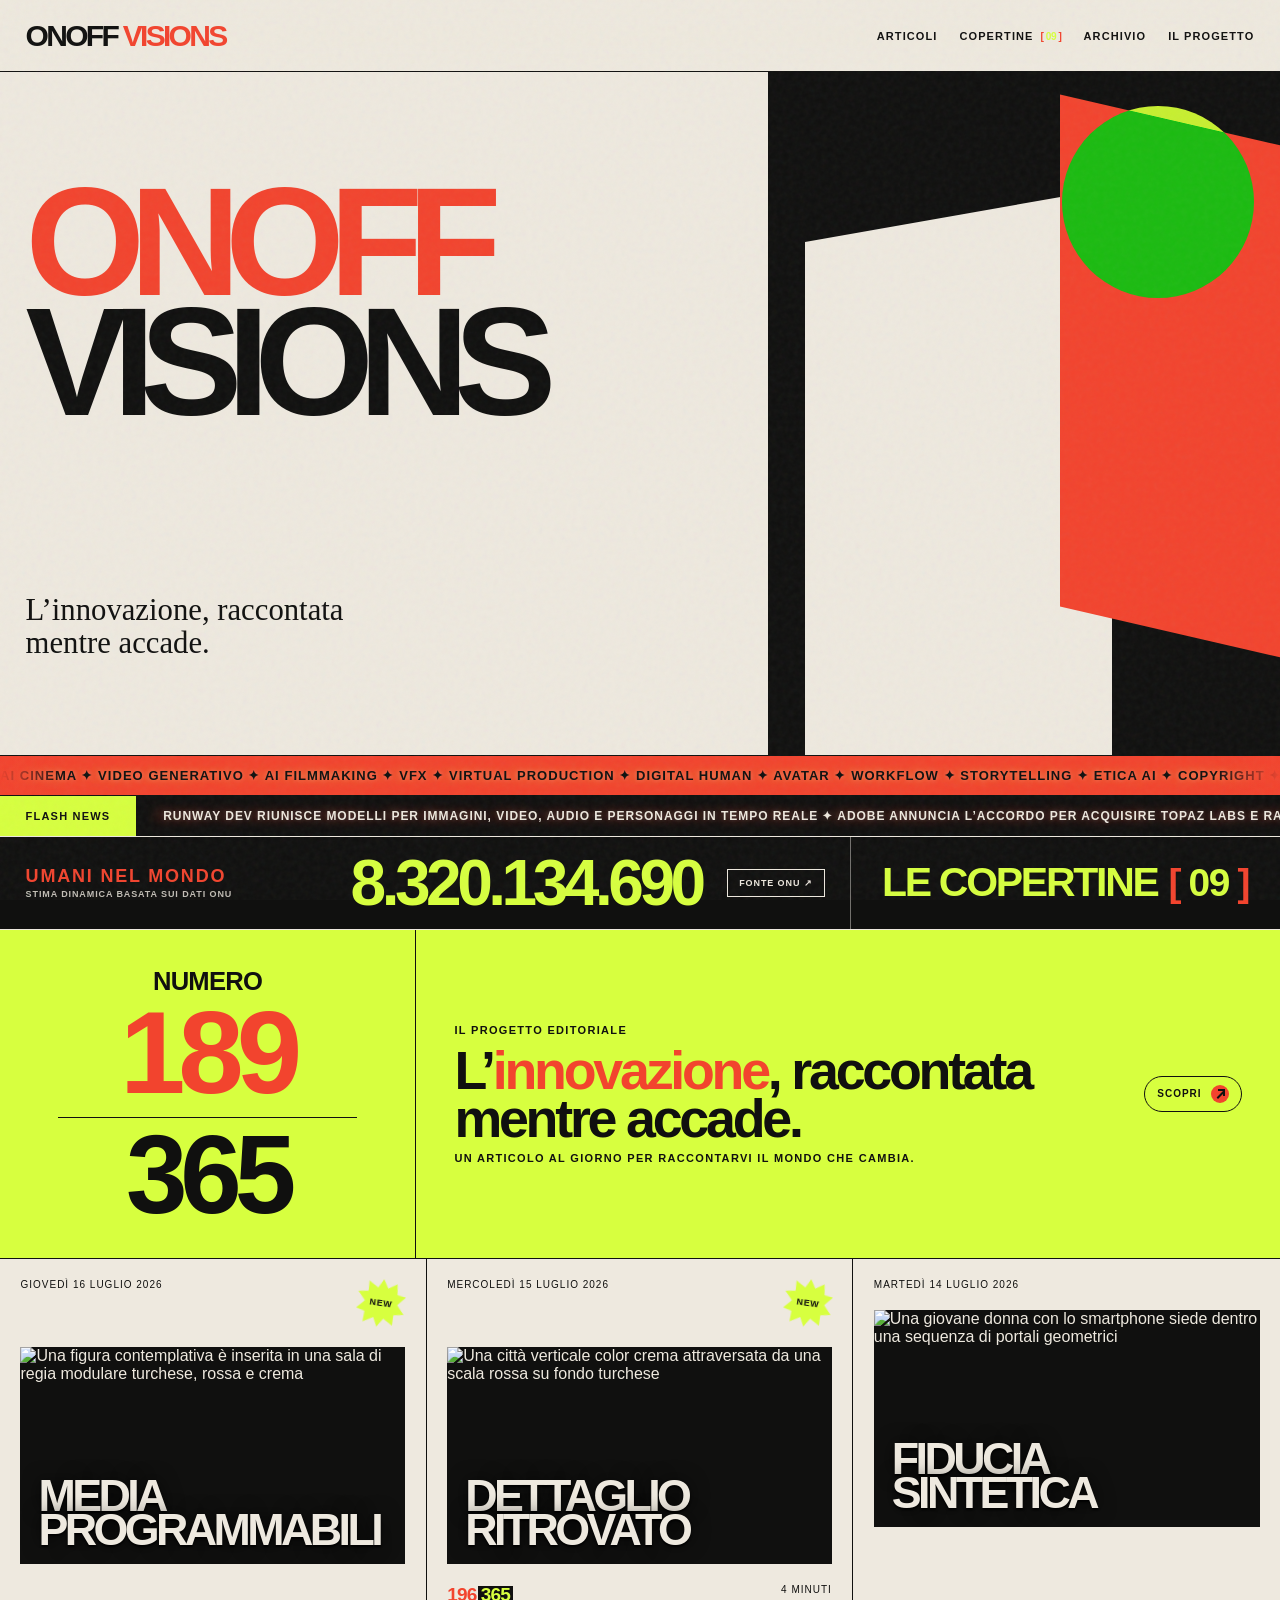
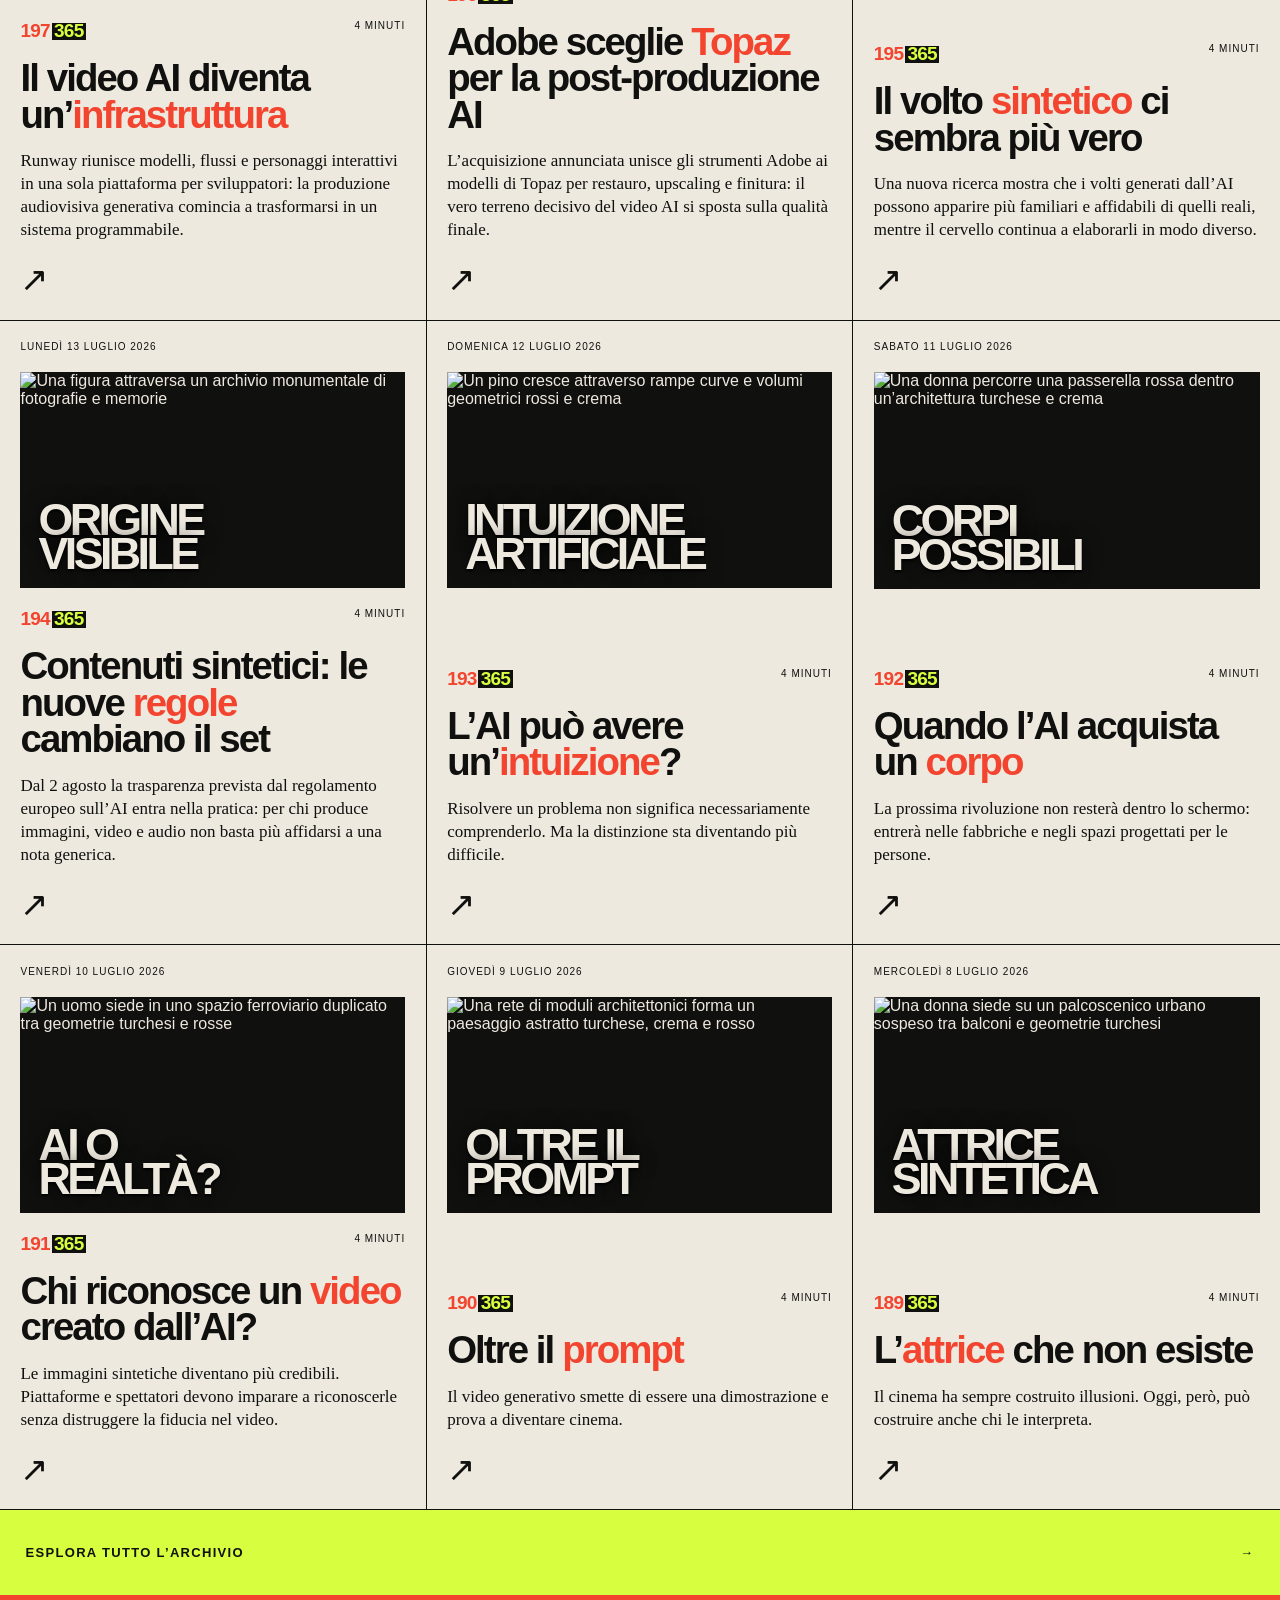
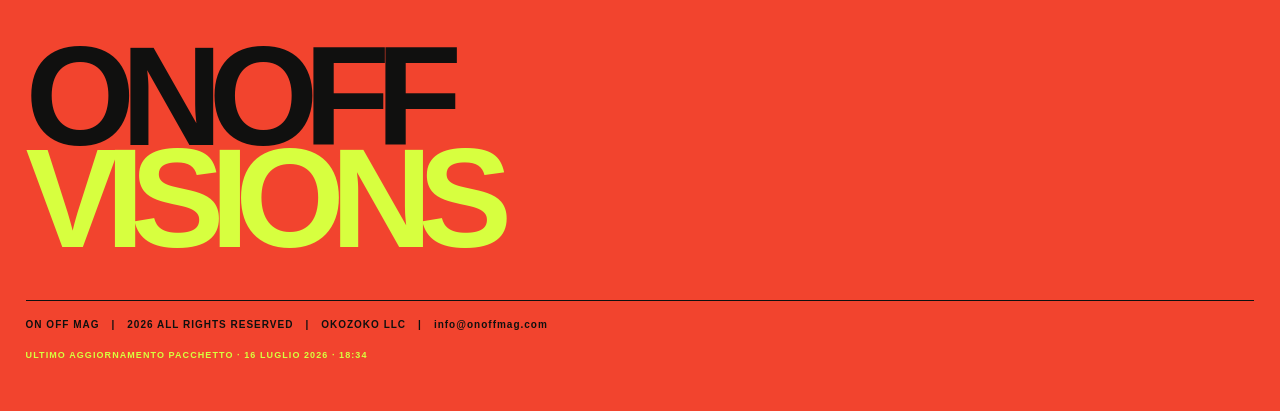
==== index.html @ 6cc5108c "Add files via upload" ====
<!doctype html>
<html lang="it">
<head>
 <meta charset="utf-8">
 <meta name="viewport" content="width=device-width,initial-scale=1">
 <title>ONOFF VISIONS — AI, cinema e tecnologie creative</title>
 <meta name="description" content="L’innovazione, raccontata mentre accade.">
 <meta name="theme-color" content="#eee9df">
 <meta name="apple-mobile-web-app-title" content="ONOFF VISIONS">
 <link rel="apple-touch-icon" href="/apple-touch-icon.png">
 <link rel="icon" type="image/png" href="/favicon-32x32.png">
 <link rel="icon" type="image/png" sizes="192x192" href="/icon-192.png">
 <link rel="icon" type="image/png" sizes="512x512" href="/icon-512.png">
 <link rel="manifest" href="/site.webmanifest">
 <meta property="og:type" content="website">
 <meta property="og:site_name" content="ONOFF VISIONS">
 <meta property="og:title" content="ONOFF VISIONS — Un articolo al giorno per raccontarvi il mondo che cambia">
 <meta property="og:description" content="L’innovazione, raccontata mentre accade.">
 <meta property="og:url" content="https://onoffvisions.pages.dev/">
 <meta property="og:image" content="https://onoffvisions.pages.dev/onoff-visions-share-v2.png">
 <meta property="og:image:width" content="800">
 <meta property="og:image:height" content="800">
 <meta property="og:image:alt" content="Icona ONOFF VISIONS">
 <meta name="twitter:card" content="summary_large_image">
 <link rel="stylesheet" href="styles.css">
</head>
<body data-base=".">
 <div class="grain"></div>
 <header><a class="logo" href="index.html">ONOFF <i>VISIONS</i></a><nav><a href="index.html">Articoli</a><a href="archivio.html">Archivio</a><a href="about.html">Il progetto</a></nav><button class="menu" onclick="toggleMenu()">☰</button></header>
 <main>
  <section class="hero"><div class="hero-copy"><div><h1 class="hero-logo"><span>ONOFF</span><span>VISIONS</span></h1></div><p class="lead">L’innovazione, raccontata mentre&nbsp;accade.</p></div><div class="hero-art"><div class="shape a"></div><div class="shape b"></div><div class="shape c"></div></div></section>
  <div class="ticker" aria-label="Temi di ONOFF VISIONS"><div class="ticker-track"><span>AI CINEMA ✦ VIDEO GENERATIVO ✦ AI FILMMAKING ✦ VFX ✦ VIRTUAL PRODUCTION ✦ DIGITAL HUMAN ✦ AVATAR ✦ WORKFLOW ✦ STORYTELLING ✦ ETICA AI ✦ COPYRIGHT ✦ SORA ✦ VEO ✦ RUNWAY ✦ KLING ✦ MIDJOURNEY ✦ ADOBE FIREFLY ✦ CHAT GPT ✦ ROBOTICA ✦ INDUSTRIA AUDIOVISIVA ✦ FUTURO DELLE IMMAGINI ✦ CINEMA ✦ CREATIVITÀ ✦ INNOVAZIONE ✦ CULTURA VISIVA ✦ TECNOLOGIA ✦</span><span aria-hidden="true">AI CINEMA ✦ VIDEO GENERATIVO ✦ AI FILMMAKING ✦ VFX ✦ VIRTUAL PRODUCTION ✦ DIGITAL HUMAN ✦ AVATAR ✦ WORKFLOW ✦ STORYTELLING ✦ ETICA AI ✦ COPYRIGHT ✦ SORA ✦ VEO ✦ RUNWAY ✦ KLING ✦ MIDJOURNEY ✦ ADOBE FIREFLY ✦ CHAT GPT ✦ ROBOTICA ✦ INDUSTRIA AUDIOVISIVA ✦ FUTURO DELLE IMMAGINI ✦ CINEMA ✦ CREATIVITÀ ✦ INNOVAZIONE ✦ CULTURA VISIVA ✦ TECNOLOGIA ✦</span></div></div>
  <section class="flash-news" aria-label="Ultime notizie flash"><span class="flash-label">FLASH NEWS</span><div class="flash-window"><div class="flash-track" data-flash-news></div></div></section>
  <section class="world-counter" aria-label="Stima della popolazione mondiale"><div class="world-counter-copy"><span>Umani nel mondo</span><small>Stima dinamica basata sui dati ONU</small></div><strong data-world-counter aria-label="Stima aggiornata della popolazione mondiale">8.300.678.396</strong><a class="world-source" href="https://population.un.org/wpp/" target="_blank" rel="noopener noreferrer">Fonte ONU ↗</a><a class="world-covers" href="copertine.html">Le copertine</a></section>
  <a class="project-banner" href="articoli/perche-onoff-visions.html"><span class="project-number" data-year-counter><small>Numero</small><b data-year-current>000</b><i aria-hidden="true"></i><strong>365</strong></span><span class="project-copy"><small>Il progetto editoriale</small><span class="project-title"><em>L’<span class="title-highlight">innovazione</span>, raccontata mentre accade.</em><b class="project-cta">Scopri<span class="cta-arrow" aria-hidden="true"></span></b></span><small>Un articolo al giorno per raccontarvi il mondo che cambia.</small></span></a>
  <section><div class="grid" data-cards></div><a class="archive-link" href="archivio.html"><span>Esplora tutto l’archivio</span><span>→</span></a></section>
 </main>
 <footer><div class="footer-logo">ONOFF<br>VISIONS</div><div class="fine"><span>Un progetto di ONOFFMAG — Roma / New York</span><span>© 2026</span></div></footer>
 <script src="app.js"></script>
</body>
</html>
---- styles.css ----
:root{--ink:#10100f;--paper:#eee9df;--red:#f2442e;--acid:#d7ff3f;--soft:#f7f3eb;--line:rgba(16,16,15,.25)}*{box-sizing:border-box}html{scroll-behavior:smooth}body{margin:0;background:var(--paper);color:var(--ink);font-family:Arial,Helvetica,sans-serif}a{color:inherit;text-decoration:none}.grain{position:fixed;inset:0;pointer-events:none;opacity:.05;z-index:20;background-image:url("data:image/svg+xml,%3Csvg viewBox='0 0 180 180' xmlns='http://www.w3.org/2000/svg'%3E%3Cfilter id='n'%3E%3CfeTurbulence type='fractalNoise' baseFrequency='.9' numOctaves='4' stitchTiles='stitch'/%3E%3C/filter%3E%3Crect width='100%25' height='100%25' filter='url(%23n)'/%3E%3C/svg%3E")}header{height:72px;border-bottom:1px solid;display:flex;align-items:center;justify-content:space-between;padding:0 2vw;position:sticky;top:0;background:rgba(238,233,223,.94);backdrop-filter:blur(12px);z-index:10}.logo{font-size:30px;font-weight:900;letter-spacing:-.09em}.logo i{font-style:normal;color:var(--red)}nav{display:flex;gap:22px;font-size:11px;font-weight:700;letter-spacing:.1em;text-transform:uppercase}.menu{display:none;border:0;background:none;font-size:24px}.hero{min-height:76vh;display:grid;grid-template-columns:1.2fr .8fr;border-bottom:1px solid}.hero-copy{padding:5vw 2vw;display:flex;flex-direction:column;justify-content:space-between}.kicker,.eyebrow{font-size:11px;font-weight:700;letter-spacing:.14em;text-transform:uppercase}.kicker:before{content:"";display:inline-block;width:40px;height:9px;background:var(--red);margin-right:12px}.hero h1{font-size:clamp(72px,12vw,180px);line-height:.76;letter-spacing:-.1em;text-transform:uppercase;margin:4vw 0}.lead{font-family:Georgia,serif;font-size:clamp(22px,2.4vw,35px);line-height:1.08;max-width:28ch}.hero-art{border-left:1px solid;background:var(--ink);position:relative;overflow:hidden;min-height:500px}.shape{position:absolute}.shape.a{width:60%;height:84%;background:var(--paper);left:7%;bottom:-5%;transform:skewY(-10deg)}.shape.b{width:55%;height:75%;background:var(--red);right:-12%;top:8%;transform:skewY(13deg)}.shape.c{width:15vw;aspect-ratio:1;border-radius:50%;background:var(--acid);right:5%;top:5%;mix-blend-mode:difference}.ticker{background:var(--red);border-bottom:1px solid;padding:12px 2vw;font-weight:900;text-transform:uppercase;word-spacing:18px}.section-head{display:grid;grid-template-columns:1fr 2fr;border-bottom:1px solid}.section-head>*{padding:3vw 2vw}.section-head h2{font-size:clamp(45px,7vw,100px);line-height:.82;letter-spacing:-.07em;text-transform:uppercase;margin:0}.section-head p{font:clamp(20px,2vw,29px)/1.2 Georgia,serif;border-left:1px solid;margin:0;display:flex;align-items:flex-end}.grid{display:grid;grid-template-columns:repeat(12,1fr)}.card{grid-column:span 4;padding:1.6vw;border-right:1px solid;border-bottom:1px solid;min-height:455px;display:flex;flex-direction:column;justify-content:space-between;transition:.2s}.card:nth-child(3n){border-right:0}.card:hover{background:var(--ink);color:var(--paper)}.card h3{font-size:clamp(28px,3vw,44px);line-height:.95;letter-spacing:-.05em;margin:18px 0 10px}.card p{font:17px/1.35 Georgia,serif}.meta{display:flex;justify-content:space-between;font-size:10px;text-transform:uppercase;letter-spacing:.1em}.new{background:var(--acid);color:var(--ink);border:1px solid;padding:6px 9px;border-radius:20px;font-weight:900}.thumb{height:190px;background:var(--ink);margin:20px 0;position:relative;overflow:hidden}.thumb:before{content:"";position:absolute;background:var(--red);inset:18% 12%;transform:skew(-13deg)}.thumb:after{content:"";position:absolute;width:70px;height:70px;background:var(--acid);border-radius:50%;left:36%;top:25%;mix-blend-mode:difference}.arrow{font-size:34px}.archive-link{padding:35px 2vw;display:flex;justify-content:space-between;font-size:13px;font-weight:700;text-transform:uppercase;letter-spacing:.1em;background:var(--acid)}.archive-link:hover{background:var(--red)}footer{background:var(--red);padding:4vw 2vw}.footer-logo{font-size:clamp(60px,11vw,160px);font-weight:900;line-height:.72;letter-spacing:-.1em}.fine{display:flex;justify-content:space-between;margin-top:4vw;font-size:10px;text-transform:uppercase;letter-spacing:.1em}.page-title{padding:6vw 2vw 3vw;border-bottom:1px solid}.page-title h1{font-size:clamp(60px,11vw,160px);line-height:.78;letter-spacing:-.09em;text-transform:uppercase;margin:2vw 0}.page-title p{font:clamp(20px,2vw,30px)/1.2 Georgia,serif;max-width:32ch}.archive-list{padding:0 2vw}.archive-row{display:grid;grid-template-columns:130px 1fr 170px 30px;gap:20px;padding:26px 0;border-bottom:1px solid;align-items:center}.archive-row h2{font-size:clamp(24px,3vw,43px);line-height:.95;letter-spacing:-.04em;margin:0}.article-hero{display:grid;grid-template-columns:.5fr 1.5fr;border-bottom:1px solid}.article-number{padding:4vw 2vw;background:var(--red);font-size:clamp(100px,15vw,220px);font-weight:900;line-height:.7;letter-spacing:-.1em}.article-intro{padding:5vw}.article-intro h1{font-size:clamp(52px,8vw,116px);line-height:.84;letter-spacing:-.075em;margin:2vw 0;max-width:11ch}.article-intro .deck{font:clamp(23px,2.4vw,36px)/1.15 Georgia,serif;max-width:28ch}.article-layout{display:grid;grid-template-columns:.5fr 1.5fr;background:var(--soft)}.article-side{padding:3vw 2vw;border-right:1px solid}.article-copy{padding:5vw 8vw;max-width:1050px}.article-copy p{font:19px/1.68 Georgia,serif}.article-copy p:first-child:first-letter{float:left;font:bold 84px/.7 Arial;padding:12px 10px 4px 0;color:var(--red)}.highlights{margin-top:45px;padding-top:20px;border-top:1px solid;display:flex;gap:8px;flex-wrap:wrap}.chip{border:1px solid;border-radius:30px;padding:8px 13px;font-size:10px;font-weight:700;text-transform:uppercase;letter-spacing:.08em}.about{display:grid;grid-template-columns:.65fr 1.35fr}.about-mark{background:var(--ink);color:var(--red);font-size:22vw;font-weight:900;line-height:.8;padding:5vw 2vw}.about-copy{padding:6vw}.about-copy h2{font-size:clamp(44px,7vw,96px);line-height:.9;letter-spacing:-.06em}.about-copy p{font:20px/1.55 Georgia,serif;max-width:650px}@media(max-width:800px){header{height:62px;padding:0 4vw}.logo{font-size:23px}nav{display:none;position:absolute;top:62px;left:0;right:0;padding:24px;background:var(--paper);flex-direction:column;border-bottom:1px solid}nav.open{display:flex}.menu{display:block}.hero,.section-head,.article-hero,.article-layout,.about{grid-template-columns:1fr}.hero-copy{min-height:60vh;padding:12vw 4vw}.hero-art{border-left:0;min-height:45vh}.section-head>*{padding:8vw 4vw}.section-head p{border-left:0;border-top:1px solid}.card{grid-column:span 12;padding:7vw 4vw;border-right:0;min-height:430px}.article-number{padding:8vw 4vw}.article-intro{padding:10vw 4vw}.article-side{border-right:0;border-bottom:1px solid;padding:7vw 4vw}.article-copy{padding:10vw 4vw}.archive-row{grid-template-columns:1fr 30px}.archive-row .date,.archive-row .category{display:none}.about-mark{font-size:55vw}.fine{display:block;line-height:1.8}}
:root .thumb{height:220px;color:var(--paper);isolation:isolate}:root .thumb:before,:root .thumb:after{inset:auto;transform:none;box-shadow:none;mix-blend-mode:normal}.cover-word{position:absolute;z-index:5;left:16px;bottom:12px;font-size:clamp(30px,3.2vw,48px);font-weight:900;line-height:.78;letter-spacing:-.08em;text-transform:uppercase;max-width:5.5ch}.cover-no{position:absolute;z-index:6;right:12px;top:8px;font-size:12px;font-weight:900;letter-spacing:.12em}.thumb.cover-eye:before{width:165px;height:82px;border:22px solid var(--red);border-radius:50%;left:18%;top:22%;background:transparent;transform:rotate(-12deg)}.thumb.cover-eye:after{width:58px;height:58px;background:var(--acid);border-radius:50%;left:42%;top:31%}.thumb.cover-body{background:var(--red)}.thumb.cover-body:before{width:46%;height:115%;background:var(--ink);left:28%;top:-8%;clip-path:polygon(50% 0,76% 18%,64% 43%,95% 100%,5% 100%,36% 43%,24% 18%)}.thumb.cover-body:after{width:48px;height:48px;border:10px solid var(--acid);background:transparent;border-radius:50%;left:42%;top:8%}.thumb.cover-arch:before{width:52%;height:92%;background:var(--paper);left:8%;bottom:-15%;transform:skewY(-10deg);box-shadow:52px -24px 0 var(--red)}.thumb.cover-arch:after{inset:20% 12% 0 12%;background:repeating-linear-gradient(90deg,transparent 0 15px,var(--ink) 16px 20px);mix-blend-mode:multiply}.thumb.cover-prompt{background:var(--paper);color:var(--ink);border:18px solid var(--ink)}.thumb.cover-prompt:before{width:140%;height:26px;background:var(--red);top:35%;left:-20%;transform:rotate(-18deg);box-shadow:0 48px 0 var(--ink)}.thumb.cover-prompt:after{content:">_";font:bold 66px Arial;color:var(--acid);background:var(--ink);width:auto;height:auto;padding:5px 12px;right:8%;top:8%;z-index:3}.thumb.cover-think:before{width:145px;height:145px;border:18px solid var(--red);background:transparent;border-radius:50%;right:8%;top:8%}.thumb.cover-think:after{width:110px;height:110px;background:repeating-radial-gradient(circle,var(--acid) 0 4px,transparent 5px 13px);right:15%;top:18%}.cover-think .cover-word{max-width:6ch}
:root .cover-word{z-index:8;left:0;bottom:0;max-width:none;width:auto;min-width:58%;padding:10px 15px 12px;background:var(--ink);color:var(--paper);font-size:clamp(27px,2.8vw,42px);line-height:.78;box-shadow:8px -8px 0 var(--red)}:root .cover-prompt .cover-word{background:var(--red);color:var(--ink);box-shadow:8px -8px 0 var(--acid)}:root .cover-arch .cover-word{min-width:68%}:root .cover-think .cover-word{max-width:none}.thumb:focus-within .cover-word,.card:hover .cover-word{background:var(--acid);color:var(--ink)}
:root .thumb.cover-prompt{background:var(--ink);border:0;color:var(--paper)}:root .thumb.cover-prompt:before{content:"";left:8%;top:12%;width:70%;height:42%;background:repeating-linear-gradient(90deg,var(--paper) 0 24%,transparent 24% 27%);border-top:8px solid var(--red);border-bottom:8px solid var(--red);transform:rotate(-4deg);box-shadow:18px 18px 0 var(--acid)}:root .thumb.cover-prompt:after{content:"";right:9%;top:20%;width:0;height:0;padding:0;background:transparent;border-top:32px solid transparent;border-bottom:32px solid transparent;border-left:48px solid var(--red);font-size:0;z-index:4;filter:drop-shadow(8px 8px 0 var(--acid))}:root .thumb.cover-prompt .cover-word{background:var(--paper);color:var(--ink);box-shadow:8px -8px 0 var(--red)}
:root .new{position:relative;width:48px;height:48px;padding:0;border:0;border-radius:0;display:grid;place-items:center;background:var(--acid);font-size:9px;letter-spacing:.08em;transform:rotate(8deg);clip-path:polygon(50% 0,61% 18%,79% 7%,82% 29%,100% 32%,84% 50%,100% 68%,79% 72%,79% 94%,59% 82%,47% 100%,38% 81%,17% 93%,18% 71%,0 66%,16% 49%,0 31%,21% 28%,20% 7%,40% 19%);filter:drop-shadow(3px 4px 0 var(--ink))}.card:hover .new{background:var(--red);color:var(--paper);filter:drop-shadow(3px 4px 0 var(--acid))}
:root .article-number{font-size:clamp(48px,7vw,108px);line-height:.82;overflow-wrap:anywhere}:root .cover-no{font-size:11px;background:var(--paper);color:var(--ink);padding:5px 7px}
:root .num-current{color:var(--red);margin-right:.09em}:root .num-total{display:inline-block;background:var(--ink);color:var(--acid);padding:.04em .13em .08em;line-height:.82}:root .article-number{background:var(--paper);white-space:nowrap;overflow-wrap:normal}:root .article-date{display:flex;justify-content:space-between;align-items:center;margin-bottom:2vw;font-size:12px;font-weight:900;letter-spacing:.12em;text-transform:uppercase;border-bottom:1px solid;padding-bottom:14px}:root .archive-row{grid-template-columns:190px 1fr 120px 30px}:root .archive-number{font-weight:900;letter-spacing:.03em}:root .card>.meta:first-child{align-items:center}:root .card-number{font-size:19px;font-weight:900;letter-spacing:-.04em}:root .cover-no{font-size:15px}
:root .thumb.cover-label{background:var(--paper)}:root .thumb.cover-label:before{content:"AI";display:grid;place-items:center;width:118px;height:118px;left:12%;top:12%;border-radius:50%;background:var(--red);color:var(--ink);font:900 55px Arial;transform:rotate(-10deg);box-shadow:14px 12px 0 var(--acid)}:root .thumb.cover-label:after{content:"?";right:12%;top:2%;color:var(--ink);background:transparent;font:900 150px/.9 Arial;transform:rotate(9deg)}@media(max-width:800px){.archive-row .archive-number{display:none}}
:root .project-banner{display:grid;grid-template-columns:.65fr 1.35fr;align-items:stretch;border-bottom:1px solid;background:var(--acid);transition:.2s}:root .project-banner:hover{background:var(--paper)}:root .project-number{padding:3vw 2vw;border-right:1px solid;display:flex;align-items:center;font-size:clamp(50px,8vw,118px);font-weight:900;letter-spacing:-.08em;white-space:nowrap}:root .project-number b{color:var(--red);margin-right:.09em;min-width:2.85ch;text-align:right}:root .project-number strong{display:inline-block;background:var(--ink);color:var(--acid);padding:.04em .13em .08em;line-height:.82;text-shadow:none}:root .project-number.is-counting b{font-variant-numeric:tabular-nums}:root .project-copy{padding:3vw;display:flex;flex-direction:column;justify-content:center}:root .project-copy small{font-size:11px;font-weight:700;text-transform:uppercase;letter-spacing:.12em}:root .project-title{display:flex;align-items:center;gap:18px;margin:.6rem 0}:root .project-copy em{font-style:normal;font-size:clamp(34px,5vw,76px);font-weight:900;line-height:.9;letter-spacing:-.06em}:root .project-cta{flex:0 0 auto;border:1px solid;border-radius:999px;padding:8px 12px;font-size:10px;line-height:1;text-transform:uppercase;letter-spacing:.1em}:root .project-banner:hover .project-cta{background:var(--ink);color:var(--acid)}@media(max-width:800px){.project-banner{grid-template-columns:1fr}.project-number{border-right:0;border-bottom:1px solid;padding:7vw 4vw}.project-copy{padding:7vw 4vw}.project-title{align-items:flex-end;justify-content:space-between;gap:12px}.project-copy em{max-width:8ch}.project-cta{margin-bottom:4px}}

/* Nastro continuo ispirato ai LED wall finanziari. */
:root .ticker{position:relative;overflow:hidden;padding:12px 0;white-space:nowrap;word-spacing:normal}
:root .ticker:before,:root .ticker:after{content:"";position:absolute;z-index:2;top:0;bottom:0;width:5vw;pointer-events:none}
:root .ticker:before{left:0;background:linear-gradient(90deg,var(--red),transparent)}
:root .ticker:after{right:0;background:linear-gradient(-90deg,var(--red),transparent)}
:root .ticker-track{display:flex;width:max-content;will-change:transform;animation:ticker-loop 42s linear infinite}
:root .ticker-track span{display:block;padding-right:1.6rem;font-size:13px;letter-spacing:.08em;text-shadow:-8px 0 12px rgba(215,255,63,.38),0 0 5px rgba(255,255,255,.3)}
@keyframes ticker-loop{to{transform:translateX(-50%)}}
@media(max-width:800px){:root .ticker-track{animation-duration:34s}:root .ticker-track span{font-size:11px}}
@media(prefers-reduced-motion:reduce){:root .ticker-track{animation:none}}
:root .flash-news{display:grid;grid-template-columns:auto 1fr;border-bottom:1px solid;background:var(--ink);color:var(--paper);overflow:hidden}:root .flash-label{position:relative;z-index:3;display:flex;align-items:center;padding:0 2vw;background:var(--acid);color:var(--ink);font-size:11px;font-weight:900;letter-spacing:.11em;white-space:nowrap;text-transform:uppercase}:root .flash-window{overflow:hidden;white-space:nowrap}:root .flash-track{display:flex;width:max-content;will-change:transform;animation:flash-loop 36s linear infinite}:root .flash-track span{display:block;padding:13px 2rem 13px 1.7rem;font-size:12px;font-weight:900;letter-spacing:.08em;text-transform:uppercase;text-shadow:-7px 0 12px rgba(242,68,46,.55),0 0 5px rgba(255,255,255,.22)}@keyframes flash-loop{to{transform:translateX(-50%)}}@media(max-width:800px){:root .flash-label{padding:0 4vw;font-size:10px}:root .flash-track{animation-duration:28s}:root .flash-track span{padding:13px 1.4rem;font-size:10px}}@media(prefers-reduced-motion:reduce){:root .flash-track{animation:none}}
:root .cover-think .cover-word{font-size:clamp(21px,2.2vw,34px);min-width:76%}:root .cover-eye .cover-word{font-size:clamp(23px,2.4vw,37px);min-width:70%}:root .cover-label .cover-word{min-width:62%}
:root .thumb.cover-origin{background:var(--paper);border:14px solid var(--ink)}:root .thumb.cover-origin:before{content:"";width:58%;height:58%;right:7%;top:8%;background:var(--red);clip-path:polygon(0 0,100% 12%,84% 100%,12% 86%);transform:rotate(5deg);box-shadow:-14px 15px 0 var(--acid)}:root .thumb.cover-origin:after{content:"✓";display:grid;place-items:center;width:88px;height:88px;right:17%;top:20%;border:8px solid var(--ink);border-radius:50%;background:var(--paper);color:var(--ink);font:900 58px/1 Arial;transform:rotate(-7deg)}:root .cover-origin .cover-word{min-width:72%;background:var(--ink);color:var(--paper);box-shadow:8px -8px 0 var(--red)}
:root .sources{margin-top:45px;padding-top:20px;border-top:1px solid}:root .sources ul{list-style:none;padding:0;margin:14px 0 0}:root .sources li{border-top:1px solid var(--line)}:root .sources li:last-child{border-bottom:1px solid var(--line)}:root .sources a{display:flex;justify-content:space-between;gap:24px;padding:15px 0;font-size:13px;font-weight:700;line-height:1.3}:root .sources a:hover{color:var(--red)}
:root .thumb.cover-trust{background:var(--red)}:root .thumb.cover-trust:before{content:"";width:148px;height:176px;right:12%;top:6%;background:var(--paper);border-radius:48% 48% 44% 44% / 38% 38% 60% 60%;box-shadow:-22px 15px 0 var(--acid);transform:rotate(5deg)}:root .thumb.cover-trust:after{content:"••";right:15%;top:27%;width:116px;height:32px;background:var(--ink);color:var(--acid);font:900 34px/18px Arial;letter-spacing:35px;padding-left:14px;transform:rotate(5deg)}:root .cover-trust .cover-word{min-width:72%;background:var(--ink);color:var(--paper);box-shadow:8px -8px 0 var(--acid)}
:root .hero-logo{display:flex;flex-direction:column;gap:.06em;margin:4vw 0;font-size:clamp(72px,12vw,180px);line-height:.72;letter-spacing:-.1em;text-transform:uppercase}:root .hero-logo span:first-child{color:var(--red)}:root .hero-logo span:last-child{color:var(--ink)}:root .listen-button{display:inline-flex;align-items:center;gap:10px;margin-top:24px;padding:12px 18px;border:1px solid var(--ink);border-radius:999px;background:var(--ink);color:var(--acid);font:700 11px/1 Arial,Helvetica,sans-serif;letter-spacing:.1em;text-transform:uppercase;cursor:pointer;transition:background .2s,color .2s,transform .2s}:root .listen-button:hover{background:var(--acid);color:var(--ink);transform:translateY(-2px)}:root .listen-button.is-playing{background:var(--red);color:var(--paper)}:root .listen-symbol{display:grid;place-items:center;width:20px;height:20px;border:1px solid currentColor;border-radius:50%;font-size:10px}@media(max-width:800px){:root .hero-logo{font-size:clamp(70px,19vw,118px);margin:9vw 0}:root .listen-button{margin-top:20px}}
:root .world-counter{display:grid;grid-template-columns:1fr auto auto;gap:24px;align-items:center;padding:20px 2vw;border-bottom:1px solid;background:var(--ink);color:var(--paper)}:root .world-counter-copy{display:flex;flex-direction:column;gap:4px;text-transform:uppercase}:root .world-counter-copy span{color:var(--red);font-size:11px;font-weight:900;letter-spacing:.14em}:root .world-counter-copy small{font-size:9px;font-weight:700;letter-spacing:.1em;opacity:.8}:root .world-counter strong{color:var(--acid);font-size:clamp(34px,5vw,78px);font-weight:900;line-height:.82;letter-spacing:-.07em;font-variant-numeric:tabular-nums}:root .world-counter a{padding:8px 11px;border:1px solid var(--paper);font-size:9px;font-weight:700;letter-spacing:.1em;text-transform:uppercase;white-space:nowrap}:root .world-counter a:hover{background:var(--acid);border-color:var(--acid);color:var(--ink)}@media(max-width:800px){:root .world-counter{grid-template-columns:1fr auto;gap:18px;padding:18px 4vw}:root .world-counter strong{grid-column:1/-1;font-size:clamp(42px,12vw,68px)}:root .world-counter-copy small{max-width:18ch}}

/* Rifiniture dedicate esclusivamente alla versione mobile. */
@media(max-width:800px){
 :root .flash-news{grid-template-columns:1fr}
 :root .flash-label{display:none}
 :root .hero-copy{min-height:0;padding:5vw 4vw 4vw;justify-content:flex-start;gap:2vw}
 :root .hero-logo{margin:2vw 0;font-size:clamp(56px,18vw,72px)}
 :root .lead{margin:0}
 :root .hero{min-height:0}
 :root .hero-art{display:none}
 :root .card .arrow{display:inline-flex;align-items:center;width:max-content;margin:24px 5px 5px 0;padding:9px 13px;border:1px solid var(--ink);border-radius:999px;background:var(--acid);color:var(--ink);box-shadow:5px 5px 0 var(--red);font-size:0;font-weight:900;letter-spacing:.1em;text-transform:uppercase}
 :root .card .arrow:after{content:"Leggi l’articolo  →";font-size:10px}
}
:root .title-highlight,:root .project-onoff{color:var(--red)}
:root .article-copy strong{font-weight:700}

/* Struttura editoriale in quattro blocchi */
:root .story-wrap{max-width:1180px;margin:54px auto;padding:0 24px}
:root .story-block{display:grid;grid-template-columns:235px 1fr;margin:0 0 46px;border:2px solid var(--ink);box-shadow:12px 12px 0 var(--ink);background:var(--soft)}
:root .story-block>aside{padding:46px 30px;border-right:2px solid var(--ink)}
:root .story-block>aside b{display:block;font-size:66px;line-height:.85;letter-spacing:-.07em}
:root .story-block>aside span{display:block;margin-top:18px;font-size:15px;font-weight:900;line-height:1.05;letter-spacing:.1em;text-transform:uppercase}
:root .story-copy{padding:54px clamp(34px,7vw,90px) 64px;max-width:920px}
:root .story-copy p{margin:0 0 25px;font:19px/1.68 Georgia,serif}
:root .story-copy p:last-child{margin-bottom:0}
:root .story-copy p:first-child:first-letter{float:left;padding:12px 10px 4px 0;font:bold 84px/.7 Arial;color:var(--red)}
:root .story-copy strong{font-weight:700;background:linear-gradient(transparent 68%,var(--acid) 0)}
:root .story-essential>aside{background:var(--red);color:var(--paper)}
:root .story-essential>aside b{color:var(--acid)}
:root .story-deep{background:#f8f5ee}
:root .story-deep>aside{background:#075a60;color:var(--paper)}
:root .story-deep>aside b{color:var(--acid)}
:root .story-deep .story-copy p:first-child:first-letter{color:#075a60}
:root .story-summary{background:var(--ink);color:var(--paper)}
:root .story-summary>aside{background:var(--acid);color:var(--ink);border-color:var(--paper)}
:root .story-summary>aside b{color:var(--red)}
:root .story-summary .story-copy>p{font:900 clamp(27px,3vw,42px)/1.12 Arial;letter-spacing:-.035em}
:root .story-summary .story-copy>p:first-child:first-letter{float:none;padding:0;font:inherit;color:inherit}
:root .story-summary .highlights{border-color:rgba(255,255,255,.45)}
:root .story-summary .chip{border-color:var(--paper)}
:root .story-sources{background:var(--acid)}
:root .story-sources>aside{background:var(--ink);color:var(--paper)}
:root .story-sources>aside b{color:var(--red)}
:root .story-source-list{display:grid;gap:14px;padding:44px clamp(28px,6vw,76px)}
:root .story-source{display:grid;grid-template-columns:1fr auto;gap:22px;align-items:center;padding:20px 22px;border:2px solid var(--ink);background:var(--paper)}
:root .story-source:hover{background:var(--red)}
:root .story-source small{display:block;margin-bottom:6px;font-size:9px;font-weight:900;letter-spacing:.14em;text-transform:uppercase}
:root .story-source strong{display:block;font-size:15px;line-height:1.25}
:root .story-source i{display:grid;place-items:center;width:42px;height:42px;border-radius:50%;background:var(--red);font:900 22px/1 Arial;font-style:normal}
:root .story-source:hover i{background:var(--acid)}
:root .story-home{margin-top:-1px;border:2px solid var(--ink)}
@media(max-width:800px){
 :root .story-wrap{margin:28px auto;padding:0 14px}
 :root .story-block{display:block;margin-bottom:32px;box-shadow:7px 7px 0 var(--ink)}
 :root .story-block>aside{display:flex;align-items:center;gap:15px;padding:21px;border-right:0;border-bottom:2px solid var(--ink)}
 :root .story-block>aside b{font-size:34px}
 :root .story-block>aside span{margin:0;font-size:13px}
 :root .story-copy{padding:32px 24px 42px}
 :root .story-copy p{font-size:18px;line-height:1.55}
 :root .story-summary>aside{border-color:var(--paper)}
 :root .story-summary .story-copy>p{font-size:27px}
 :root .story-source-list{padding:26px 20px 32px}
 :root .story-source{padding:16px}
 :root .story-source strong{font-size:14px}
 :root .story-source i{width:38px;height:38px}
}
:root footer .last-update{width:100%;margin-top:8px;color:var(--acid);font-size:9px;letter-spacing:.12em;text-transform:uppercase}
:root .project-number{flex-direction:column;align-items:flex-start;justify-content:center;letter-spacing:-.07em}
:root .project-number small{font-size:clamp(18px,2vw,31px);font-weight:900;line-height:1;letter-spacing:-.03em;text-transform:uppercase}
:root .project-number b{min-width:0;margin:.08em 0 0;text-align:left;font-size:1.15em;line-height:.82}
:root .project-number i{display:block;width:82%;height:1px;margin:.16em 0 .13em;background:var(--ink)}
:root .project-number strong{padding:0;background:transparent;color:var(--ink);font-size:1.08em;line-height:.8}
@media(min-width:801px){:root .project-number{align-items:center}:root .project-number small,:root .project-number b{width:100%;text-align:center}:root .project-number i{margin-left:auto;margin-right:auto}}
@media(max-width:800px){
 :root .project-banner{grid-template-columns:minmax(145px,38%) minmax(0,62%);align-items:stretch}
 :root .project-number{width:auto;padding:6vw 4vw;border-right:1px solid var(--ink);border-bottom:0;font-size:clamp(66px,20vw,94px)}
 :root .project-number small{font-size:clamp(20px,6vw,29px)}
 :root .project-number i{width:88%}
 :root .project-copy{padding:6vw 3.5vw}
 :root .project-title{margin:12px 0 16px}
 :root .project-title em{font-size:clamp(25px,7.3vw,35px);line-height:.9}
 :root .project-cta{margin-top:16px}
 :root .project-copy>small:last-child{font-size:9px;line-height:1.4}
}
:root .project-title em{font-size:clamp(30px,4.2vw,66px)}
@media(max-width:800px){:root .project-title em{max-width:12ch;font-size:clamp(30px,9vw,44px)}}
:root .project-cta{display:inline-flex;align-items:center;gap:9px}
:root .cta-arrow{position:relative;display:inline-block;width:18px;height:18px;flex:0 0 18px;border-radius:50%;background:var(--red)}
:root .cta-arrow:before{content:"";position:absolute;left:5px;top:9px;width:9px;height:2px;background:var(--ink);transform:rotate(-45deg)}
:root .cta-arrow:after{content:"";position:absolute;right:4px;top:4px;width:5px;height:5px;border-top:2px solid var(--ink);border-right:2px solid var(--ink)}
@media(max-width:800px){
 :root .project-banner{display:grid;grid-template-columns:minmax(0,1fr);width:100%;overflow:hidden}
 :root .project-number{width:100%;border-right:0;border-bottom:1px solid var(--ink);padding:6vw 4vw}
 :root .project-copy{width:100%;min-width:0;padding:7vw 4vw}
 :root .project-title{display:block;margin:16px 0 20px}
 :root .project-title em{display:block;max-width:none;font-size:clamp(31px,9.2vw,43px);overflow-wrap:break-word}
 :root .project-cta{width:max-content;margin-top:20px;margin-bottom:0;padding:10px 14px}
 :root .project-copy>small:last-child{display:block;max-width:28ch;line-height:1.45}
}
:root .archive-title{letter-spacing:-.065em}
:root .archive-title span{display:inline-block;font-size:.88em;margin:0 .025em;transform:translateY(-.015em)}
:root .archive-arrow{position:relative;display:block;width:34px;height:34px;border:1px solid var(--ink);border-radius:50%;background:var(--red);transition:.2s}
:root .archive-arrow:before{content:"";position:absolute;left:9px;top:16px;width:15px;height:2px;background:var(--ink);transform:rotate(-45deg)}
:root .archive-arrow:after{content:"";position:absolute;right:8px;top:8px;width:8px;height:8px;border-top:2px solid var(--ink);border-right:2px solid var(--ink)}
:root .archive-row:hover .archive-arrow{background:var(--acid);transform:translate(2px,-2px)}
:root .about-mark{display:flex;align-items:center;justify-content:center;overflow:hidden}
:root .about-mark-inner{display:flex;align-items:baseline;gap:.12em;writing-mode:vertical-rl;transform:rotate(180deg);font-size:clamp(64px,9vw,138px);font-weight:900;line-height:.72;letter-spacing:-.09em;white-space:nowrap}
:root .about-mark-inner span:first-child{color:var(--red)}
:root .about-mark-inner span:last-child{color:var(--acid)}
@media(max-width:800px){:root .about-mark{min-height:58vw;padding:10vw 4vw}:root .about-mark-inner{writing-mode:horizontal-tb;transform:none;flex-direction:column;align-items:flex-start;font-size:clamp(64px,20vw,105px)}}
:root .archive-row{grid-template-columns:190px 1fr 120px 42px}
@media(max-width:800px){:root .archive-row{grid-template-columns:1fr 42px}}
:root .footer-logo span{display:block}:root .footer-logo span:last-child{color:var(--acid)}:root footer .fine{justify-content:flex-start;align-items:center;gap:12px;flex-wrap:wrap;padding-top:18px;border-top:1px solid var(--ink);font-style:normal;font-weight:800}:root footer .fine i{font-style:normal}:root footer .fine a{text-transform:none}:root footer .fine a:hover{text-decoration:underline}@media(max-width:800px){:root footer{padding:10vw 4vw}:root footer .fine{display:flex;gap:7px 9px;line-height:1.45}:root footer .fine i{opacity:.55}}

@media(max-width:800px){
 :root .world-counter{position:relative;display:block;padding:22px 4vw 24px}
 :root .world-counter-copy{padding-right:58px}
 :root .world-counter-copy span{font-size:16px;letter-spacing:.12em}
 :root .world-counter-copy small{margin-top:5px}
 :root .world-counter strong{display:block;margin-top:24px;font-size:clamp(42px,12vw,68px)}
 :root .world-counter a{position:absolute;top:20px;right:4vw;display:block;width:38px;height:38px;padding:0;border:1px solid var(--acid);border-radius:50%;background:var(--acid);color:var(--ink);font-size:0;box-shadow:4px 4px 0 var(--red)}
 :root .world-counter a:before{content:"";position:absolute;left:13px;top:10px;width:9px;height:9px;border-top:2px solid var(--ink);border-right:2px solid var(--ink)}
 :root .world-counter a:after{content:"";position:absolute;left:11px;top:19px;width:15px;height:2px;background:var(--ink);transform:rotate(-45deg);transform-origin:center}
}

/* Archivio visuale: tre copertine quadrate per riga, anche su mobile. */
:root .view-switch{display:flex;justify-content:space-between;align-items:center;gap:20px;padding:18px 2vw;border-bottom:1px solid;background:var(--paper);font-size:10px;font-weight:900;letter-spacing:.1em;text-transform:uppercase}
:root .view-switch a{display:inline-flex;align-items:center;gap:18px;padding:10px 14px;border:1px solid;border-radius:999px;background:var(--acid)}
:root .view-switch a:hover{background:var(--ink);color:var(--acid)}
:root .covers-head{display:flex;justify-content:space-between;align-items:flex-end;gap:30px;padding:5vw 2vw 2vw;border-bottom:1px solid}
:root .covers-head h1{margin:.3rem 0 0;font-size:clamp(58px,10vw,150px);line-height:.75;letter-spacing:-.08em}
:root .covers-intro p{max-width:42ch;margin:2.2rem 0 0;font:clamp(17px,1.7vw,25px)/1.18 Georgia,serif}
:root .covers-controls{display:flex;gap:6px}
:root .covers-controls button{padding:10px 14px;border:1px solid;border-radius:999px;background:transparent;font:900 9px/1 Arial,sans-serif;letter-spacing:.08em;text-transform:uppercase;cursor:pointer}
:root .covers-controls button.is-active{background:var(--ink);color:var(--acid)}
:root .covers-grid{display:grid;grid-template-columns:repeat(3,minmax(0,1fr));gap:1px;background:var(--ink);border-bottom:1px solid}
:root .cover-tile{position:relative;display:block;aspect-ratio:1;overflow:hidden;background:var(--ink)}
:root .cover-tile img{display:block;width:100%;height:100%;object-fit:cover;object-position:72% center;transition:transform .45s ease,filter .3s ease}
:root .cover-tile>span{position:absolute;inset:auto 0 0;padding:12% 8% 7%;display:flex;flex-direction:column;gap:7px;background:linear-gradient(transparent,rgba(0,0,0,.88));color:var(--paper);opacity:0;transform:translateY(12px);transition:.25s}
:root .cover-tile>span b{color:var(--acid);font-size:10px;letter-spacing:.1em}
:root .cover-tile>span strong{max-width:18ch;font-size:clamp(15px,2vw,30px);line-height:.95;letter-spacing:-.04em}
:root .covers-grid.show-titles .cover-tile>span,:root .cover-tile:hover>span,:root .cover-tile:focus-visible>span{opacity:1;transform:none}
:root .cover-tile:hover img{transform:scale(1.025)}
@media(max-width:800px){
 :root .view-switch{padding:14px 4vw}
 :root .view-switch>span{display:none}
 :root .view-switch a{width:100%;justify-content:space-between}
 :root .covers-head{align-items:flex-start;flex-direction:column;padding:10vw 4vw 5vw}
 :root .covers-head h1{font-size:19vw}
 :root .covers-intro p{margin:1.5rem 0 0;font-size:17px}
 :root .covers-controls{width:100%}
 :root .covers-controls button{flex:1;padding:10px 6px}
 :root .cover-tile img{object-position:74% center}
 :root .cover-tile>span{padding:30% 7% 7%}
 :root .cover-tile>span b{font-size:7px}
 :root .cover-tile>span strong{font-size:10px;line-height:.94}
}

:root .about-visual{position:relative;margin:0;border-top:1px solid;border-bottom:1px solid;overflow:hidden;background:var(--ink)}
:root .about-visual picture,:root .about-visual img{display:block;width:100%}
:root .about-visual img{aspect-ratio:16/9;object-fit:cover}
:root .about-visual figcaption{position:absolute;right:2vw;bottom:18px;padding:7px 10px;background:var(--ink);color:var(--paper);font-size:8px;font-weight:700;letter-spacing:.08em;text-transform:uppercase}
@media(max-width:800px){
 :root .about-visual img{aspect-ratio:4/5;object-position:64% center}
 :root .about-visual figcaption{right:4vw;bottom:12px;max-width:55vw;font-size:6px;line-height:1.3}
}

/* Collegamento all’archivio visuale integrato nella fascia del contatore. */
@media(min-width:801px){
 :root .world-counter{grid-template-columns:minmax(220px,1fr) auto auto auto;gap:0;align-items:stretch;padding:0 0 0 2vw}
 :root .world-counter-copy{justify-content:center;padding-right:2vw}
 :root .world-counter-copy span{font-size:18px;line-height:1;letter-spacing:.1em}
 :root .world-counter strong{display:flex;align-items:center;padding:20px 2vw}
 :root .world-counter .world-source{align-self:center;margin-right:2vw}
 :root .world-counter .world-covers{display:flex;align-items:center;justify-content:center;min-width:27vw;padding:0 2.4vw;border:0;border-left:1px solid rgba(238,233,223,.45);background:transparent;color:var(--acid);font-size:clamp(28px,3.2vw,52px);font-weight:900;line-height:.82;letter-spacing:-.055em;white-space:nowrap}
 :root .world-counter .world-covers:hover{background:var(--acid);color:var(--ink)}
}
@media(max-width:800px){
 :root .world-counter .world-covers{position:static;display:flex!important;align-items:center;justify-content:space-between;width:100%;height:auto;margin-top:22px;padding:15px 17px;border:1px solid var(--acid);border-radius:0;background:transparent;color:var(--acid);box-shadow:none;font-size:clamp(22px,7vw,34px);font-weight:900;line-height:.9;letter-spacing:-.04em;white-space:normal}
 :root .world-counter .world-covers:before{content:none}
 :root .world-counter .world-covers:after{content:"";position:static;display:block;width:34px;height:34px;flex:0 0 34px;border:1px solid var(--ink);border-radius:50%;background-color:var(--red);background-image:linear-gradient(135deg,transparent 45%,var(--ink) 46% 51%,transparent 52%);box-shadow:3px 3px 0 var(--paper);transform:none}
}

/* Prova editoriale: copertina fotografica 192/365. */
:root .thumb.photo-thumb{height:auto;aspect-ratio:16/9;background:var(--ink)}
:root .thumb.photo-thumb:before,:root .thumb.photo-thumb:after{display:none}
:root .photo-thumb img{display:block;width:100%;height:100%;object-fit:cover}
:root .photo-thumb .cover-word{left:18px;bottom:18px;min-width:0;padding:0;background:transparent;color:var(--paper);font-size:clamp(34px,3.5vw,54px);line-height:.76;text-shadow:0 2px 2px rgba(0,0,0,.9),0 0 18px rgba(0,0,0,.7);box-shadow:none}
:root .card:hover .photo-thumb .cover-word{background:transparent;color:var(--paper)}
:root .article-cover-photo{position:relative;margin:0;overflow:hidden;border-bottom:1px solid;background:var(--ink)}
:root .article-cover-photo picture,:root .article-cover-photo img{display:block;width:100%}
:root .article-cover-photo img{aspect-ratio:16/9;object-fit:cover}
:root .article-cover-photo figcaption{position:absolute;left:3vw;top:50%;bottom:auto;display:flex;flex-direction:column;gap:12px;max-width:min(620px,48vw);padding:0;background:transparent;color:var(--paper);transform:translateY(-50%);box-shadow:none;text-shadow:0 3px 3px rgba(0,0,0,.9),0 0 24px rgba(0,0,0,.78)}
:root .article-cover-photo figcaption strong{font-size:clamp(58px,8vw,132px);font-weight:900;line-height:.73;letter-spacing:-.08em;text-transform:uppercase}
:root .article-cover-photo figcaption small{max-width:34ch;font-size:9px;font-weight:700;line-height:1.3;letter-spacing:.08em;text-transform:uppercase}
@media(max-width:800px){
 :root .photo-thumb .cover-word{left:14px;bottom:14px;font-size:clamp(25px,7.5vw,36px)}
 :root .article-cover-photo figcaption{left:4vw;top:auto;bottom:14px;max-width:65vw;padding:0;transform:none;box-shadow:none;gap:0}
 :root .article-cover-photo figcaption strong{font-size:clamp(17px,5vw,23px);line-height:.85;letter-spacing:-.04em}
 :root .article-cover-photo figcaption small{display:none}
}

/* Contatore editoriale verticale: layout definitivo mobile. */
@media(max-width:800px){
 :root .project-banner{grid-template-columns:minmax(152px,41%) minmax(0,59%);align-items:stretch;overflow:hidden}
 :root .project-number{width:auto;min-width:0;padding:6vw 5vw 6vw 4vw;border-right:1px solid var(--ink);border-bottom:0;font-size:clamp(62px,18vw,82px);overflow:hidden}
 :root .project-number small{font-size:clamp(20px,6vw,29px)}
 :root .project-number b{max-width:100%;font-size:1.05em;letter-spacing:-.1em}
 :root .project-number i{width:82%}
 :root .project-copy{width:auto;min-width:0;padding:6vw 3.5vw}
 :root .project-title{display:block;margin:12px 0 16px}
 :root .project-title em{display:block;max-width:none;font-size:clamp(24px,6.9vw,33px);line-height:.9;overflow-wrap:break-word}
 :root .project-cta{width:max-content;margin-top:16px;margin-bottom:0}
 :root .project-copy>small:last-child{font-size:9px;line-height:1.4}
}


/* Articoli: gerarchia editoriale e preferenze anonime delle copertine. */
:root .article-editorial-meta{display:flex;align-items:center;flex-wrap:wrap;gap:7px;margin:0 0 26px;font-size:11px;font-weight:900;letter-spacing:.1em;text-transform:uppercase}
:root .article-editorial-meta .new{margin-left:8px}
:root .article-reading-meta{justify-content:flex-start;margin:24px 0 0}
:root .article-project-signature{margin:76px 0 48px;padding:34px 0 0;border-top:1px solid var(--ink)}
:root .article-project-signature p{max-width:760px;margin:0 0 15px;font-family:Georgia,serif;font-size:clamp(18px,1.7vw,24px);line-height:1.45}
:root .article-project-signature p strong{font-family:Arial,Helvetica,sans-serif;font-size:.72em;letter-spacing:.08em;text-transform:uppercase}
:root .article-project-signature div{margin-top:30px;padding-top:18px;border-top:1px solid var(--line);font-size:11px;font-weight:900;letter-spacing:.1em;text-transform:uppercase}
:root .cover-tile-link{position:absolute;inset:0;display:block;overflow:hidden}
:root .cover-tile-link>span{position:absolute;inset:auto 0 0;padding:12% 8% 7%;display:flex;flex-direction:column;gap:7px;background:linear-gradient(transparent,rgba(0,0,0,.88));color:var(--paper);opacity:0;transform:translateY(12px);transition:.25s}
:root .cover-tile-link>span b{color:var(--acid);font-size:10px;letter-spacing:.1em}
:root .cover-tile-link>span strong{max-width:18ch;font-size:clamp(15px,2vw,30px);line-height:.95;letter-spacing:-.04em}
:root .covers-grid.show-titles .cover-tile-link>span,:root .cover-tile:hover .cover-tile-link>span,:root .cover-tile-link:focus-visible>span{opacity:1;transform:none}
:root .cover-tile:hover .cover-tile-link img{transform:scale(1.025)}
:root .cover-favorite{position:absolute;z-index:6;top:14px;right:14px;width:42px;height:42px;display:grid;place-items:center;padding:0;border:1px solid rgba(238,233,223,.8);border-radius:50%;background:rgba(16,16,15,.55);backdrop-filter:blur(9px);color:var(--paper);font:28px/1 Georgia,serif;cursor:pointer;transition:transform .2s,background .2s,color .2s}
:root .cover-favorite:hover,:root .cover-favorite:focus-visible{transform:scale(1.08);background:var(--paper);color:var(--red);outline:none}
:root .cover-favorite.is-favorite{background:var(--red);border-color:var(--red);color:var(--paper)}
:root .article-cover-favorite{top:20px;right:2vw;width:48px;height:48px;font-size:31px}
@media(max-width:800px){
 :root .article-hero{display:block}
 :root .article-number{display:none}
 :root .article-intro{padding:9vw 4vw 10vw}
 :root .article-intro h1{margin:0 0 18px;font-size:clamp(47px,14vw,76px);max-width:12ch}
 :root .article-editorial-meta{gap:5px;margin-bottom:25px;font-size:9px;line-height:1.55}
 :root .article-reading-meta{margin-top:20px}
 :root .article-project-signature{margin:55px 0 35px;padding-top:28px}
 :root .article-project-signature p{font-size:18px}
 :root .article-project-signature div{font-size:9px;line-height:1.5}
 :root .cover-tile-link>span{padding:30% 7% 7%}
 :root .cover-tile-link>span b{font-size:7px}
 :root .cover-tile-link>span strong{font-size:10px;line-height:.94}
 :root .cover-favorite{top:7px;right:7px;width:30px;height:30px;font-size:21px}
 :root .article-cover-favorite{top:12px;right:4vw;width:38px;height:38px;font-size:25px}
}


/* Conteggio dinamico delle copertine */
.cover-count{display:inline-flex;align-items:baseline;gap:.16em;margin-left:.28em;font-weight:800;white-space:nowrap;letter-spacing:-.03em}
.cover-count-bracket{color:var(--red)}
.cover-count-number{color:var(--acid);min-width:2ch;text-align:center}
header nav .cover-count{font-size:.92em;gap:.18em}
.world-covers .cover-count{font-size:.95em;gap:.18em}
.covers-intro h1 .cover-count{font-size:1em;vertical-align:baseline;margin-left:.22em;transform:none;line-height:inherit}
@media(max-width:800px){.covers-intro h1 .cover-count{font-size:.8em;margin-left:.18em}}


/* v12.2 — pagina Copertine: testo editoriale compatto e contatore antracite */
:root .covers-head{display:grid;grid-template-columns:minmax(0,1fr) auto;align-items:end;gap:24px;padding:4vw 2vw 2.2vw}
:root .covers-intro{min-width:0}
:root .covers-intro h1{white-space:nowrap}
:root .covers-description{width:100%;max-width:none;margin-top:2rem}
:root .covers-intro .covers-description p{max-width:none;margin:0 0 1rem;font:19px/1.68 Georgia,serif}
:root .covers-intro .covers-description p:first-child{margin-bottom:1.1rem}
:root .covers-intro .covers-description .covers-manifesto{margin:1.35rem 0 0;padding-top:1rem;border-top:1px solid var(--line)}
:root .covers-intro h1 .cover-count-number{color:#1a1a1a}
:root .covers-intro h1 .cover-count{gap:.26em}
@media(max-width:800px){
 :root .covers-head{grid-template-columns:1fr;padding:9vw 4vw 5vw}
 :root .covers-intro h1{white-space:normal}
 :root .covers-description{margin-top:1.5rem}
 :root .covers-intro .covers-description p{font-size:17px;line-height:1.58;margin-bottom:.9rem}
 :root .covers-intro .covers-description .covers-manifesto{margin-top:1.1rem;padding-top:.9rem}
}


/* v12.3 — fascia editoriale tra introduzione e griglia copertine */
@media (min-width:801px){
 :root .covers-head{display:block;padding:4vw 2vw 0}
 :root .covers-intro h1{white-space:nowrap}
 :root .covers-description{width:100%;max-width:none;margin-top:2rem}
 :root .covers-frame-bar{display:flex;align-items:center;justify-content:space-between;gap:28px;width:calc(100% + 4vw);margin:1.7rem -2vw 0;padding:28px 2vw;background:var(--red);border-top:1px solid var(--ink);border-bottom:1px solid var(--ink)}
 :root .covers-frame-bar .covers-manifesto{margin:0;color:var(--ink);font:900 clamp(20px,2vw,32px)/.95 Arial,Helvetica,sans-serif;letter-spacing:-.05em}
 :root .covers-frame-bar .covers-controls{flex:0 0 auto;display:flex;gap:7px}
 :root .covers-frame-bar .covers-controls button{border-color:var(--ink);background:transparent;color:var(--ink)}
 :root .covers-frame-bar .covers-controls button.is-active{background:var(--ink);color:var(--acid)}
}
@media (max-width:800px){
 :root .covers-frame-bar{margin-top:1.1rem;padding-top:.9rem;border-top:1px solid var(--line)}
 :root .covers-frame-bar .covers-manifesto{margin:0 0 .9rem;font:italic 700 17px/1.35 Georgia,serif}
}


/* v12.6 — pagina Copertine mobile: apertura compatta e galleria visibile */
@media(max-width:800px){
 :root .covers-head{display:block;padding:24px 4vw 0}
 :root .covers-intro>.eyebrow{font-size:10px;letter-spacing:.16em}
 :root .covers-intro h1{display:grid;grid-template-columns:minmax(0,1fr) auto;align-items:start;gap:10px;margin:12px 0 0;white-space:nowrap;font-size:clamp(46px,14.2vw,62px);line-height:.78;letter-spacing:-.075em}
 :root .covers-title-text{min-width:0}
 :root .covers-intro h1 .cover-count{align-self:start;margin:1px 0 0;font-size:.56em;line-height:1;gap:.22em;letter-spacing:-.02em}
 :root .covers-description{margin-top:18px}
 :root .covers-intro .covers-description p{margin:0 0 12px;font:14.5px/1.42 Georgia,serif}
 :root .covers-intro .covers-description p:first-child{margin-bottom:12px;font-size:14.5px;line-height:1.42}
 :root .covers-intro .covers-description p:nth-child(3){display:none}
 :root .covers-frame-bar{display:grid;grid-template-columns:minmax(0,1fr) auto;align-items:center;gap:12px;width:calc(100% + 8vw);margin:17px -4vw 0;padding:15px 4vw;border-top:1px solid var(--ink);border-bottom:1px solid var(--ink);background:var(--red)}
 :root .covers-frame-bar .covers-manifesto{margin:0;color:var(--ink);font:900 13px/1.05 Arial,Helvetica,sans-serif;letter-spacing:-.025em}
 :root .covers-frame-bar .covers-controls{width:auto;display:flex;gap:5px}
 :root .covers-frame-bar .covers-controls button{flex:0 0 auto;padding:9px 10px;border-color:var(--ink);background:transparent;color:var(--ink);font-size:8px}
 :root .covers-frame-bar .covers-controls button.is-active{background:var(--ink);color:var(--acid)}
 :root .covers-grid{margin-top:0}
}
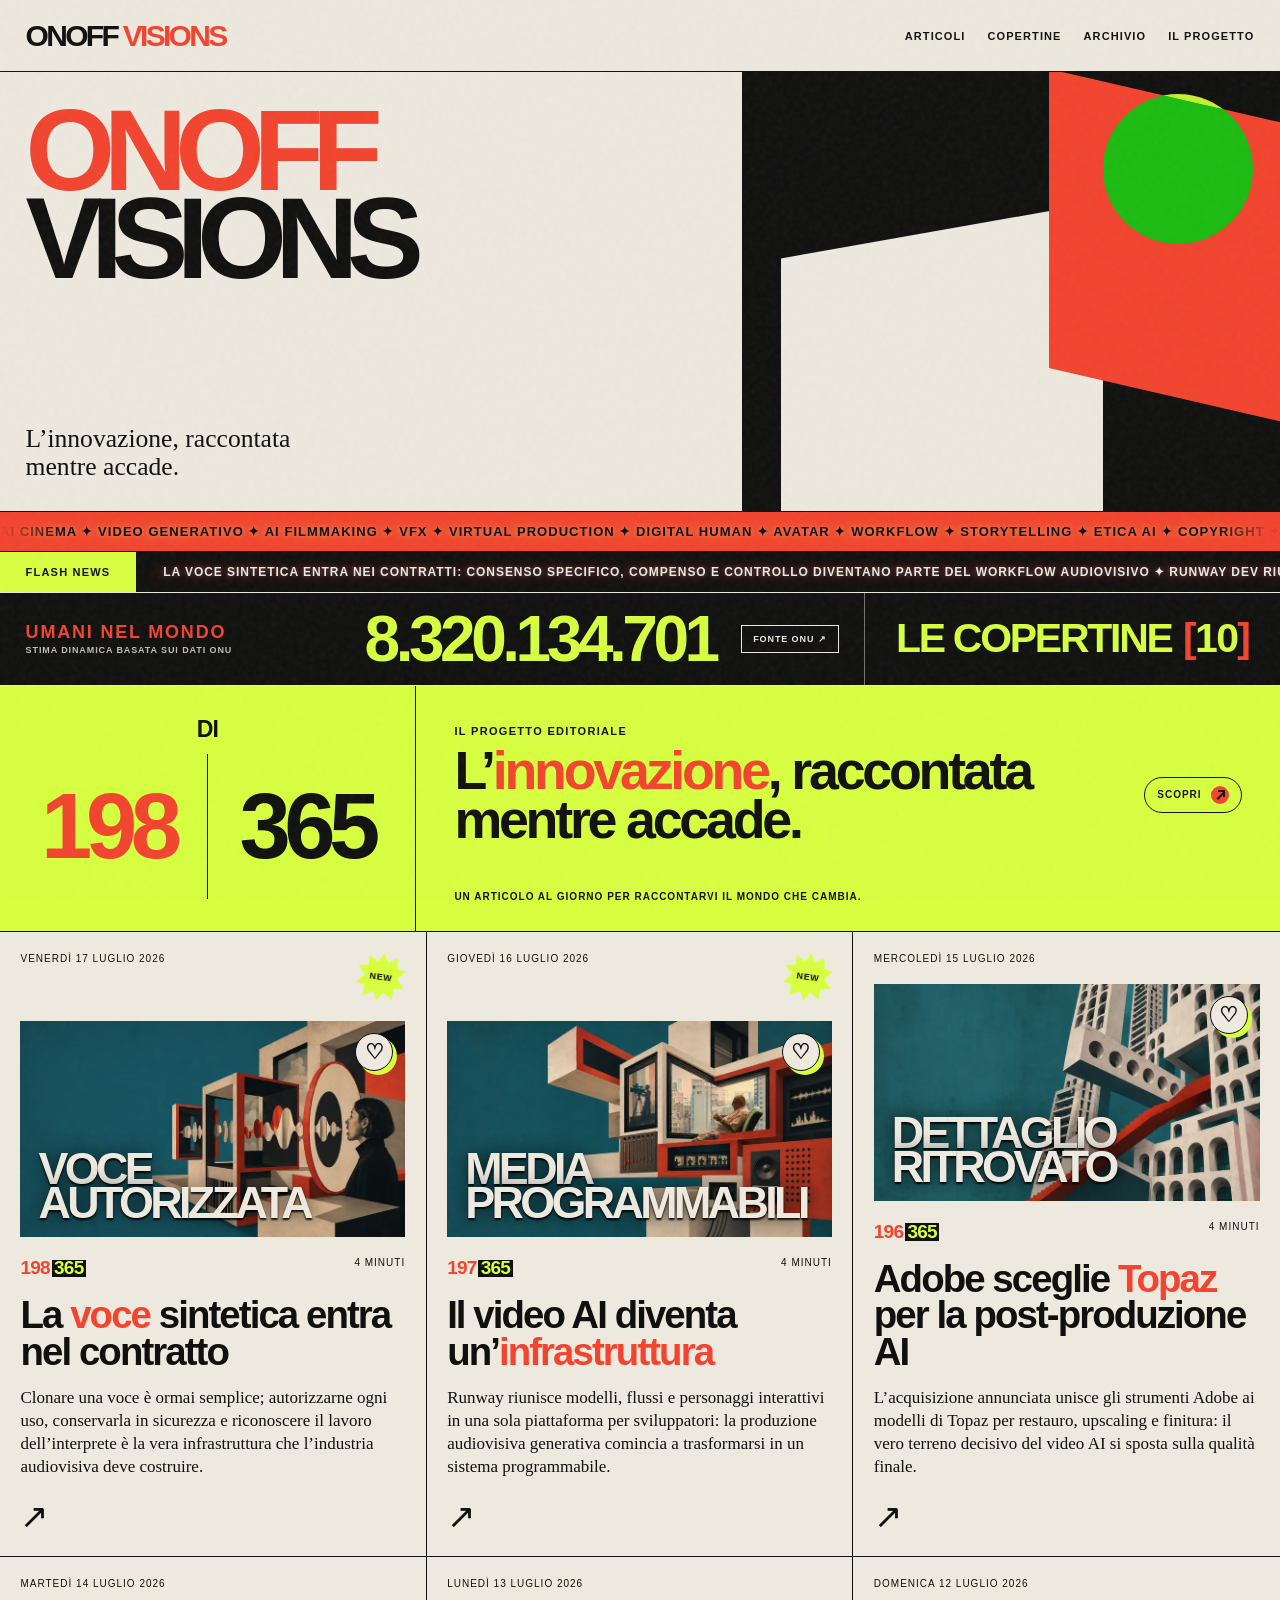
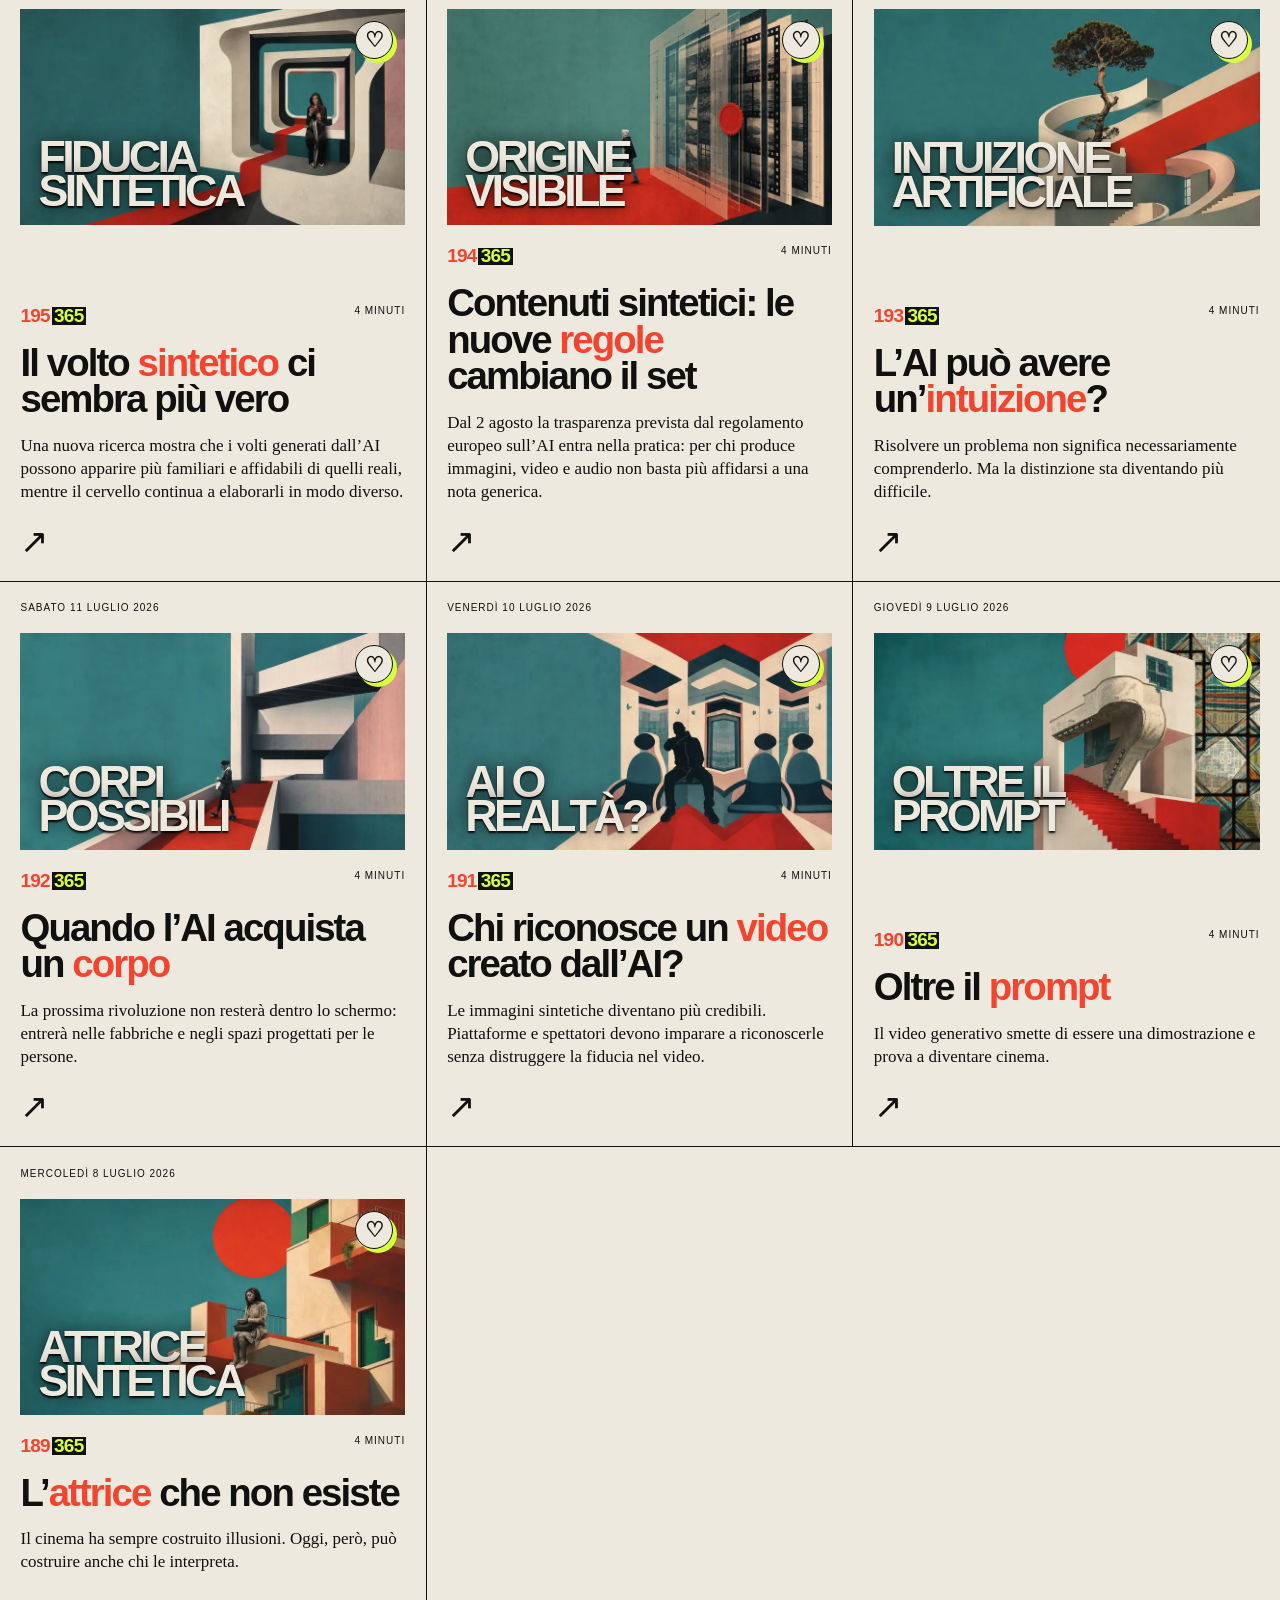
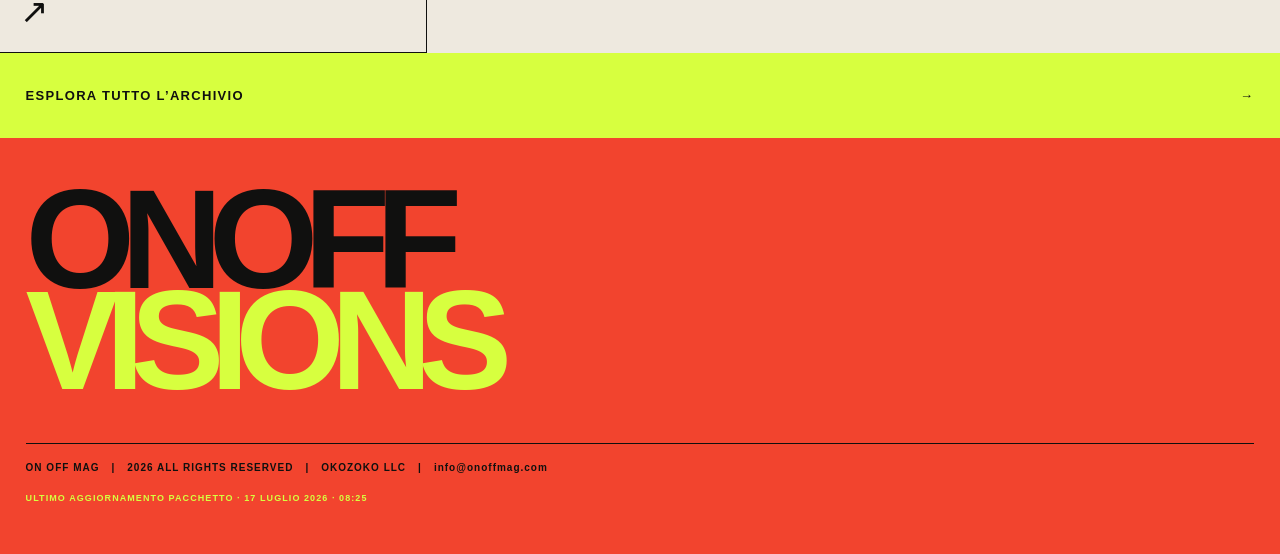
==== commit ed303d7c: "Add files via upload Aggiornamento ONOFF VISIONS 17 luglio · now" ====
--- a/index.html
+++ b/index.html
@@ -28,11 +28,11 @@
  <div class="grain"></div>
  <header><a class="logo" href="index.html">ONOFF <i>VISIONS</i></a><nav><a href="index.html">Articoli</a><a href="archivio.html">Archivio</a><a href="about.html">Il progetto</a></nav><button class="menu" onclick="toggleMenu()">☰</button></header>
  <main>
-  <section class="hero"><div class="hero-copy"><div><h1 class="hero-logo"><span>ONOFF</span><span>VISIONS</span></h1></div><p class="lead">L’innovazione, raccontata mentre&nbsp;accade.</p></div><div class="hero-art"><div class="shape a"></div><div class="shape b"></div><div class="shape c"></div></div></section>
+  <section class="hero"><div class="hero-copy"><h1 class="hero-logo"><span>ONOFF</span><span>VISIONS</span></h1><p class="lead">L’innovazione, raccontata mentre&nbsp;accade.</p></div><div class="hero-art"><div class="shape a"></div><div class="shape b"></div><div class="shape c"></div></div></section>
   <div class="ticker" aria-label="Temi di ONOFF VISIONS"><div class="ticker-track"><span>AI CINEMA ✦ VIDEO GENERATIVO ✦ AI FILMMAKING ✦ VFX ✦ VIRTUAL PRODUCTION ✦ DIGITAL HUMAN ✦ AVATAR ✦ WORKFLOW ✦ STORYTELLING ✦ ETICA AI ✦ COPYRIGHT ✦ SORA ✦ VEO ✦ RUNWAY ✦ KLING ✦ MIDJOURNEY ✦ ADOBE FIREFLY ✦ CHAT GPT ✦ ROBOTICA ✦ INDUSTRIA AUDIOVISIVA ✦ FUTURO DELLE IMMAGINI ✦ CINEMA ✦ CREATIVITÀ ✦ INNOVAZIONE ✦ CULTURA VISIVA ✦ TECNOLOGIA ✦</span><span aria-hidden="true">AI CINEMA ✦ VIDEO GENERATIVO ✦ AI FILMMAKING ✦ VFX ✦ VIRTUAL PRODUCTION ✦ DIGITAL HUMAN ✦ AVATAR ✦ WORKFLOW ✦ STORYTELLING ✦ ETICA AI ✦ COPYRIGHT ✦ SORA ✦ VEO ✦ RUNWAY ✦ KLING ✦ MIDJOURNEY ✦ ADOBE FIREFLY ✦ CHAT GPT ✦ ROBOTICA ✦ INDUSTRIA AUDIOVISIVA ✦ FUTURO DELLE IMMAGINI ✦ CINEMA ✦ CREATIVITÀ ✦ INNOVAZIONE ✦ CULTURA VISIVA ✦ TECNOLOGIA ✦</span></div></div>
   <section class="flash-news" aria-label="Ultime notizie flash"><span class="flash-label">FLASH NEWS</span><div class="flash-window"><div class="flash-track" data-flash-news></div></div></section>
-  <section class="world-counter" aria-label="Stima della popolazione mondiale"><div class="world-counter-copy"><span>Umani nel mondo</span><small>Stima dinamica basata sui dati ONU</small></div><strong data-world-counter aria-label="Stima aggiornata della popolazione mondiale">8.300.678.396</strong><a class="world-source" href="https://population.un.org/wpp/" target="_blank" rel="noopener noreferrer">Fonte ONU ↗</a><a class="world-covers" href="copertine.html">Le copertine</a></section>
-  <a class="project-banner" href="articoli/perche-onoff-visions.html"><span class="project-number" data-year-counter><small>Numero</small><b data-year-current>000</b><i aria-hidden="true"></i><strong>365</strong></span><span class="project-copy"><small>Il progetto editoriale</small><span class="project-title"><em>L’<span class="title-highlight">innovazione</span>, raccontata mentre accade.</em><b class="project-cta">Scopri<span class="cta-arrow" aria-hidden="true"></span></b></span><small>Un articolo al giorno per raccontarvi il mondo che cambia.</small></span></a>
+  <section class="world-counter" aria-label="Stima della popolazione mondiale"><div class="world-counter-copy"><span>Umani nel mondo</span><small>Stima dinamica basata sui dati ONU</small></div><strong data-world-counter aria-label="Stima aggiornata della popolazione mondiale">8.300.678.396</strong><a class="world-source" href="https://population.un.org/wpp/" target="_blank" rel="noopener noreferrer">Fonte ONU ↗</a><a class="world-covers" href="copertine.html"><span>Le copertine</span><span class="cover-count" data-cover-count>00</span></a></section>
+  <a class="project-banner" href="articoli/perche-onoff-visions.html"><span class="project-number" data-year-counter><small>DI</small><b data-year-current>000</b><i aria-hidden="true"></i><strong>365</strong></span><span class="project-copy"><small>Il progetto editoriale</small><span class="project-title"><em>L’<span class="title-highlight">innovazione</span>, raccontata mentre accade.</em><b class="project-cta">Scopri<span class="cta-arrow" aria-hidden="true"></span></b></span></span><small class="project-tagline">Un articolo al giorno per raccontarvi il mondo che cambia.</small></a>
   <section><div class="grid" data-cards></div><a class="archive-link" href="archivio.html"><span>Esplora tutto l’archivio</span><span>→</span></a></section>
  </main>
  <footer><div class="footer-logo">ONOFF<br>VISIONS</div><div class="fine"><span>Un progetto di ONOFFMAG — Roma / New York</span><span>© 2026</span></div></footer>
--- a/styles.css
+++ b/styles.css
@@ -5,6 +5,8 @@
 :root .new{position:relative;width:48px;height:48px;padding:0;border:0;border-radius:0;display:grid;place-items:center;background:var(--acid);font-size:9px;letter-spacing:.08em;transform:rotate(8deg);clip-path:polygon(50% 0,61% 18%,79% 7%,82% 29%,100% 32%,84% 50%,100% 68%,79% 72%,79% 94%,59% 82%,47% 100%,38% 81%,17% 93%,18% 71%,0 66%,16% 49%,0 31%,21% 28%,20% 7%,40% 19%);filter:drop-shadow(3px 4px 0 var(--ink))}.card:hover .new{background:var(--red);color:var(--paper);filter:drop-shadow(3px 4px 0 var(--acid))}
 :root .article-number{font-size:clamp(48px,7vw,108px);line-height:.82;overflow-wrap:anywhere}:root .cover-no{font-size:11px;background:var(--paper);color:var(--ink);padding:5px 7px}
 :root .num-current{color:var(--red);margin-right:.09em}:root .num-total{display:inline-block;background:var(--ink);color:var(--acid);padding:.04em .13em .08em;line-height:.82}:root .article-number{background:var(--paper);white-space:nowrap;overflow-wrap:normal}:root .article-date{display:flex;justify-content:space-between;align-items:center;margin-bottom:2vw;font-size:12px;font-weight:900;letter-spacing:.12em;text-transform:uppercase;border-bottom:1px solid;padding-bottom:14px}:root .archive-row{grid-template-columns:190px 1fr 120px 30px}:root .archive-number{font-weight:900;letter-spacing:.03em}:root .card>.meta:first-child{align-items:center}:root .card-number{font-size:19px;font-weight:900;letter-spacing:-.04em}:root .cover-no{font-size:15px}
+:root .mobile-article-progress,:root .mobile-reading-time{display:none}
+@media(max-width:800px){:root [data-article] .article-date{display:grid;grid-template-columns:auto minmax(0,1fr) auto;gap:9px;align-items:center;margin-bottom:22px;padding-bottom:10px;font-size:8px;letter-spacing:.055em}:root [data-article] .article-date time{overflow:hidden;text-align:center;white-space:nowrap;text-overflow:ellipsis}:root [data-article] .article-date .new{display:none}:root [data-article] .mobile-article-progress,:root [data-article] .mobile-reading-time{display:block;white-space:nowrap}:root [data-article] .mobile-article-progress{font-size:12px;letter-spacing:-.04em}:root [data-article] .mobile-article-progress .num-total{padding:2px 4px 3px}:root [data-article] .article-intro>.meta{display:none}}
 :root .thumb.cover-label{background:var(--paper)}:root .thumb.cover-label:before{content:"AI";display:grid;place-items:center;width:118px;height:118px;left:12%;top:12%;border-radius:50%;background:var(--red);color:var(--ink);font:900 55px Arial;transform:rotate(-10deg);box-shadow:14px 12px 0 var(--acid)}:root .thumb.cover-label:after{content:"?";right:12%;top:2%;color:var(--ink);background:transparent;font:900 150px/.9 Arial;transform:rotate(9deg)}@media(max-width:800px){.archive-row .archive-number{display:none}}
 :root .project-banner{display:grid;grid-template-columns:.65fr 1.35fr;align-items:stretch;border-bottom:1px solid;background:var(--acid);transition:.2s}:root .project-banner:hover{background:var(--paper)}:root .project-number{padding:3vw 2vw;border-right:1px solid;display:flex;align-items:center;font-size:clamp(50px,8vw,118px);font-weight:900;letter-spacing:-.08em;white-space:nowrap}:root .project-number b{color:var(--red);margin-right:.09em;min-width:2.85ch;text-align:right}:root .project-number strong{display:inline-block;background:var(--ink);color:var(--acid);padding:.04em .13em .08em;line-height:.82;text-shadow:none}:root .project-number.is-counting b{font-variant-numeric:tabular-nums}:root .project-copy{padding:3vw;display:flex;flex-direction:column;justify-content:center}:root .project-copy small{font-size:11px;font-weight:700;text-transform:uppercase;letter-spacing:.12em}:root .project-title{display:flex;align-items:center;gap:18px;margin:.6rem 0}:root .project-copy em{font-style:normal;font-size:clamp(34px,5vw,76px);font-weight:900;line-height:.9;letter-spacing:-.06em}:root .project-cta{flex:0 0 auto;border:1px solid;border-radius:999px;padding:8px 12px;font-size:10px;line-height:1;text-transform:uppercase;letter-spacing:.1em}:root .project-banner:hover .project-cta{background:var(--ink);color:var(--acid)}@media(max-width:800px){.project-banner{grid-template-columns:1fr}.project-number{border-right:0;border-bottom:1px solid;padding:7vw 4vw}.project-copy{padding:7vw 4vw}.project-title{align-items:flex-end;justify-content:space-between;gap:12px}.project-copy em{max-width:8ch}.project-cta{margin-bottom:4px}}
 
@@ -66,6 +68,24 @@
 :root .story-summary .highlights{border-color:rgba(255,255,255,.45)}
 :root .story-summary .chip{border-color:var(--paper)}
 :root .story-sources{background:var(--acid)}
+:root .related-reading{margin:0 0 46px;border:2px solid var(--ink);background:var(--ink);color:var(--paper);box-shadow:10px 10px 0 var(--red)}
+:root .related-reading>header{position:static;height:auto;display:grid;grid-template-columns:1fr 1fr;gap:30px;align-items:end;padding:28px 32px;border:0;border-bottom:2px solid var(--paper);background:transparent;color:inherit;backdrop-filter:none}
+:root .related-reading>header small{display:block;margin-bottom:8px;color:var(--red);font-size:9px;font-weight:900;letter-spacing:.15em;text-transform:uppercase}
+:root .related-reading>header h2{margin:0;color:var(--acid);font-size:clamp(31px,4vw,56px);line-height:.9;letter-spacing:-.055em;text-transform:uppercase}
+:root .related-reading>header p{max-width:34ch;margin:0;font:17px/1.35 Georgia,serif}
+:root .related-reading-grid{display:grid;grid-template-columns:repeat(2,1fr)}
+:root .related-card{display:grid;grid-template-columns:42% 1fr;min-height:260px;border-right:1px solid var(--paper);transition:background .2s,color .2s}
+:root .related-card:last-child{border-right:0}
+:root .related-card:hover{background:var(--acid);color:var(--ink)}
+:root .related-visual{min-height:100%;overflow:hidden;background:#075a60}
+:root .related-visual img{display:block;width:100%;height:100%;object-fit:cover}
+:root .related-placeholder{display:grid;place-items:end start;width:100%;height:100%;padding:18px;background:#075a60;color:var(--paper);font-size:19px;font-weight:900;line-height:.9}
+:root .related-content{position:relative;display:flex;flex-direction:column;padding:23px 21px}
+:root .related-number{margin-bottom:15px;font-size:19px;font-weight:900}
+:root .related-content>strong{font-size:clamp(21px,2vw,31px);line-height:.95;letter-spacing:-.045em}
+:root .related-content>small{margin-top:14px;font:14px/1.35 Georgia,serif}
+:root .related-content>i{margin-top:auto;padding-top:18px;color:var(--red);font-size:25px;font-style:normal;font-weight:900}
+:root .related-card:hover .related-content>i{color:var(--red)}
 :root .story-sources>aside{background:var(--ink);color:var(--paper)}
 :root .story-sources>aside b{color:var(--red)}
 :root .story-source-list{display:grid;gap:14px;padding:44px clamp(28px,6vw,76px)}
@@ -86,6 +106,15 @@
  :root .story-copy p{font-size:18px;line-height:1.55}
  :root .story-summary>aside{border-color:var(--paper)}
  :root .story-summary .story-copy>p{font-size:27px}
+ :root .related-reading{margin-bottom:36px;box-shadow:7px 7px 0 var(--red)}
+ :root .related-reading>header{display:block;padding:24px 21px}
+ :root .related-reading>header p{margin-top:14px;font-size:15px}
+ :root .related-reading-grid{grid-template-columns:1fr}
+ :root .related-card{grid-template-columns:36% 1fr;min-height:210px;border-right:0;border-bottom:1px solid var(--paper)}
+ :root .related-card:last-child{border-bottom:0}
+ :root .related-content{padding:19px 17px}
+ :root .related-content>strong{font-size:22px}
+ :root .related-content>small{font-size:13px}
  :root .story-source-list{padding:26px 20px 32px}
  :root .story-source{padding:16px}
  :root .story-source strong{font-size:14px}
@@ -162,6 +191,9 @@
 :root .covers-controls button.is-active{background:var(--ink);color:var(--acid)}
 :root .covers-grid{display:grid;grid-template-columns:repeat(3,minmax(0,1fr));gap:1px;background:var(--ink);border-bottom:1px solid}
 :root .cover-tile{position:relative;display:block;aspect-ratio:1;overflow:hidden;background:var(--ink)}
+:root .cover-heart{position:absolute;z-index:6;top:12px;right:12px;display:grid;place-items:center;width:38px;height:38px;padding:0;border:1px solid var(--ink);border-radius:50%;background:var(--paper);color:var(--ink);font:900 21px/1 Arial;cursor:pointer;box-shadow:4px 4px 0 var(--acid);transition:transform .18s,background .18s,color .18s}
+:root .cover-heart:hover{transform:scale(1.08)}
+:root .cover-heart.is-active{background:var(--red);color:var(--paper)}
 :root .cover-tile img{display:block;width:100%;height:100%;object-fit:cover;object-position:72% center;transition:transform .45s ease,filter .3s ease}
 :root .cover-tile>span{position:absolute;inset:auto 0 0;padding:12% 8% 7%;display:flex;flex-direction:column;gap:7px;background:linear-gradient(transparent,rgba(0,0,0,.88));color:var(--paper);opacity:0;transform:translateY(12px);transition:.25s}
 :root .cover-tile>span b{color:var(--acid);font-size:10px;letter-spacing:.1em}
@@ -169,6 +201,7 @@
 :root .covers-grid.show-titles .cover-tile>span,:root .cover-tile:hover>span,:root .cover-tile:focus-visible>span{opacity:1;transform:none}
 :root .cover-tile:hover img{transform:scale(1.025)}
 @media(max-width:800px){
+ :root .cover-tile .cover-heart{top:5px;right:5px;width:25px;height:25px;font-size:12px;box-shadow:2px 2px 0 var(--acid)}
  :root .view-switch{padding:14px 4vw}
  :root .view-switch>span{display:none}
  :root .view-switch a{width:100%;justify-content:space-between}
@@ -200,8 +233,31 @@
  :root .world-counter strong{display:flex;align-items:center;padding:20px 2vw}
  :root .world-counter .world-source{align-self:center;margin-right:2vw}
  :root .world-counter .world-covers{display:flex;align-items:center;justify-content:center;min-width:27vw;padding:0 2.4vw;border:0;border-left:1px solid rgba(238,233,223,.45);background:transparent;color:var(--acid);font-size:clamp(28px,3.2vw,52px);font-weight:900;line-height:.82;letter-spacing:-.055em;white-space:nowrap}
+ :root .world-counter .world-covers>span:first-child{margin-right:.28em}
  :root .world-counter .world-covers:hover{background:var(--acid);color:var(--ink)}
 }
+
+/* Testata articolo mobile: una sola riga, più vicina al bordo superiore e senza divisore. */
+@media(max-width:800px){
+ :root [data-article] .article-intro{padding-top:3vw}
+ :root [data-article] .article-date{margin-top:0;margin-bottom:14px;padding-bottom:0;border-bottom:0}
+}
+
+/* Evidenziazioni del riepilogo e nuova gerarchia della testata articolo. */
+:root .story-summary .story-copy strong{color:var(--red);background:none}
+:root .article-details{align-items:center;justify-content:flex-start;gap:18px;margin-top:24px;padding-top:12px;border-top:1px solid var(--ink);font-size:10px;font-weight:900}
+:root .article-details>*+*{padding-left:18px;border-left:1px solid var(--ink)}
+@media(min-width:801px){
+ :root [data-article] .article-date{display:none}
+ :root [data-article] .article-intro{padding-top:4vw}
+ :root [data-article] .article-intro h1{margin-top:0}
+}
+:root .cover-count{display:inline-flex;align-items:center;color:inherit;font-variant-numeric:tabular-nums;letter-spacing:-.04em;white-space:nowrap}
+:root .cover-count:before,:root .cover-count:after{color:var(--red);font-weight:900}
+:root .cover-count:before{content:"["}
+:root .cover-count:after{content:"]"}
+:root .covers-intro h1{display:flex;align-items:baseline;gap:.18em;flex-wrap:wrap}
+:root .covers-intro h1 .cover-count{font-size:.38em;letter-spacing:0}
 @media(max-width:800px){
  :root .world-counter .world-covers{position:static;display:flex!important;align-items:center;justify-content:space-between;width:100%;height:auto;margin-top:22px;padding:15px 17px;border:1px solid var(--acid);border-radius:0;background:transparent;color:var(--acid);box-shadow:none;font-size:clamp(22px,7vw,34px);font-weight:900;line-height:.9;letter-spacing:-.04em;white-space:normal}
  :root .world-counter .world-covers:before{content:none}
@@ -220,7 +276,18 @@
 :root .article-cover-photo figcaption{position:absolute;left:3vw;top:50%;bottom:auto;display:flex;flex-direction:column;gap:12px;max-width:min(620px,48vw);padding:0;background:transparent;color:var(--paper);transform:translateY(-50%);box-shadow:none;text-shadow:0 3px 3px rgba(0,0,0,.9),0 0 24px rgba(0,0,0,.78)}
 :root .article-cover-photo figcaption strong{font-size:clamp(58px,8vw,132px);font-weight:900;line-height:.73;letter-spacing:-.08em;text-transform:uppercase}
 :root .article-cover-photo figcaption small{max-width:34ch;font-size:9px;font-weight:700;line-height:1.3;letter-spacing:.08em;text-transform:uppercase}
-@media(max-width:800px){
+@media(min-width:801px){
+ :root .hero{height:clamp(320px,36vw,440px);min-height:0;grid-template-columns:58% 42%}
+ :root .hero-copy{min-height:0;padding:3vw 2vw 2.4vw;justify-content:space-between}
+ :root .hero-logo{margin:0;font-size:clamp(74px,9vw,132px);line-height:.7}
+ :root .lead{margin:0;font-size:clamp(20px,2vw,30px)}
+ :root .hero-art{min-height:0;height:100%}
+ :root .shape.a{height:76%;bottom:-12%}
+ :root .shape.b{height:68%;top:7%}
+ :root .shape.c{width:min(12vw,150px)}
+}
+@media(max-width:800px){
+ :root .thumb .cover-heart{top:9px;right:9px;width:32px;height:32px;font-size:16px;box-shadow:3px 3px 0 var(--acid)}
  :root .photo-thumb .cover-word{left:14px;bottom:14px;font-size:clamp(25px,7.5vw,36px)}
  :root .article-cover-photo figcaption{left:4vw;top:auto;bottom:14px;max-width:65vw;padding:0;transform:none;box-shadow:none;gap:0}
  :root .article-cover-photo figcaption strong{font-size:clamp(17px,5vw,23px);line-height:.85;letter-spacing:-.04em}
@@ -229,116 +296,44 @@
 
 /* Contatore editoriale verticale: layout definitivo mobile. */
 @media(max-width:800px){
- :root .project-banner{grid-template-columns:minmax(152px,41%) minmax(0,59%);align-items:stretch;overflow:hidden}
- :root .project-number{width:auto;min-width:0;padding:6vw 5vw 6vw 4vw;border-right:1px solid var(--ink);border-bottom:0;font-size:clamp(62px,18vw,82px);overflow:hidden}
- :root .project-number small{font-size:clamp(20px,6vw,29px)}
- :root .project-number b{max-width:100%;font-size:1.05em;letter-spacing:-.1em}
- :root .project-number i{width:82%}
- :root .project-copy{width:auto;min-width:0;padding:6vw 3.5vw}
+ :root .project-banner{grid-template-columns:minmax(180px,46%) minmax(0,54%);align-items:stretch;overflow:hidden}
+ :root .project-number{display:grid;grid-template-columns:minmax(0,1fr) 1px minmax(0,1fr);grid-template-rows:auto 1fr;gap:8px 8px;width:auto;min-width:0;padding:4vw 3vw;border-right:1px solid var(--ink);border-bottom:0;font-size:clamp(43px,12vw,58px);overflow:hidden}
+ :root .project-number small{grid-column:1/-1;grid-row:1;width:100%;font-size:clamp(15px,4.5vw,21px);text-align:center}
+ :root .project-number b{grid-column:1;grid-row:2;align-self:center;width:auto;max-width:100%;margin:0;font-size:1em;line-height:.82;letter-spacing:-.1em;text-align:center}
+ :root .project-number i{grid-column:2;grid-row:2;align-self:stretch;width:1px;height:auto;margin:0;background:var(--ink)}
+ :root .project-number strong{grid-column:3;grid-row:2;align-self:center;padding:0;font-size:1em;line-height:.82;text-align:center}
+ :root .project-copy{width:auto;min-width:0;padding:4vw 3.5vw}
  :root .project-title{display:block;margin:12px 0 16px}
- :root .project-title em{display:block;max-width:none;font-size:clamp(24px,6.9vw,33px);line-height:.9;overflow-wrap:break-word}
- :root .project-cta{width:max-content;margin-top:16px;margin-bottom:0}
+ :root .project-title em{display:block;max-width:none;font-size:clamp(21px,5.8vw,28px);line-height:.9;overflow-wrap:break-word}
+ :root .project-cta{width:max-content;margin-top:12px;margin-bottom:0}
  :root .project-copy>small:last-child{font-size:9px;line-height:1.4}
 }
-
-
-/* Articoli: gerarchia editoriale e preferenze anonime delle copertine. */
-:root .article-editorial-meta{display:flex;align-items:center;flex-wrap:wrap;gap:7px;margin:0 0 26px;font-size:11px;font-weight:900;letter-spacing:.1em;text-transform:uppercase}
-:root .article-editorial-meta .new{margin-left:8px}
-:root .article-reading-meta{justify-content:flex-start;margin:24px 0 0}
-:root .article-project-signature{margin:76px 0 48px;padding:34px 0 0;border-top:1px solid var(--ink)}
-:root .article-project-signature p{max-width:760px;margin:0 0 15px;font-family:Georgia,serif;font-size:clamp(18px,1.7vw,24px);line-height:1.45}
-:root .article-project-signature p strong{font-family:Arial,Helvetica,sans-serif;font-size:.72em;letter-spacing:.08em;text-transform:uppercase}
-:root .article-project-signature div{margin-top:30px;padding-top:18px;border-top:1px solid var(--line);font-size:11px;font-weight:900;letter-spacing:.1em;text-transform:uppercase}
-:root .cover-tile-link{position:absolute;inset:0;display:block;overflow:hidden}
-:root .cover-tile-link>span{position:absolute;inset:auto 0 0;padding:12% 8% 7%;display:flex;flex-direction:column;gap:7px;background:linear-gradient(transparent,rgba(0,0,0,.88));color:var(--paper);opacity:0;transform:translateY(12px);transition:.25s}
-:root .cover-tile-link>span b{color:var(--acid);font-size:10px;letter-spacing:.1em}
-:root .cover-tile-link>span strong{max-width:18ch;font-size:clamp(15px,2vw,30px);line-height:.95;letter-spacing:-.04em}
-:root .covers-grid.show-titles .cover-tile-link>span,:root .cover-tile:hover .cover-tile-link>span,:root .cover-tile-link:focus-visible>span{opacity:1;transform:none}
-:root .cover-tile:hover .cover-tile-link img{transform:scale(1.025)}
-:root .cover-favorite{position:absolute;z-index:6;top:14px;right:14px;width:42px;height:42px;display:grid;place-items:center;padding:0;border:1px solid rgba(238,233,223,.8);border-radius:50%;background:rgba(16,16,15,.55);backdrop-filter:blur(9px);color:var(--paper);font:28px/1 Georgia,serif;cursor:pointer;transition:transform .2s,background .2s,color .2s}
-:root .cover-favorite:hover,:root .cover-favorite:focus-visible{transform:scale(1.08);background:var(--paper);color:var(--red);outline:none}
-:root .cover-favorite.is-favorite{background:var(--red);border-color:var(--red);color:var(--paper)}
-:root .article-cover-favorite{top:20px;right:2vw;width:48px;height:48px;font-size:31px}
-@media(max-width:800px){
- :root .article-hero{display:block}
- :root .article-number{display:none}
- :root .article-intro{padding:9vw 4vw 10vw}
- :root .article-intro h1{margin:0 0 18px;font-size:clamp(47px,14vw,76px);max-width:12ch}
- :root .article-editorial-meta{gap:5px;margin-bottom:25px;font-size:9px;line-height:1.55}
- :root .article-reading-meta{margin-top:20px}
- :root .article-project-signature{margin:55px 0 35px;padding-top:28px}
- :root .article-project-signature p{font-size:18px}
- :root .article-project-signature div{font-size:9px;line-height:1.5}
- :root .cover-tile-link>span{padding:30% 7% 7%}
- :root .cover-tile-link>span b{font-size:7px}
- :root .cover-tile-link>span strong{font-size:10px;line-height:.94}
- :root .cover-favorite{top:7px;right:7px;width:30px;height:30px;font-size:21px}
- :root .article-cover-favorite{top:12px;right:4vw;width:38px;height:38px;font-size:25px}
-}
-
-
-/* Conteggio dinamico delle copertine */
-.cover-count{display:inline-flex;align-items:baseline;gap:.16em;margin-left:.28em;font-weight:800;white-space:nowrap;letter-spacing:-.03em}
-.cover-count-bracket{color:var(--red)}
-.cover-count-number{color:var(--acid);min-width:2ch;text-align:center}
-header nav .cover-count{font-size:.92em;gap:.18em}
-.world-covers .cover-count{font-size:.95em;gap:.18em}
-.covers-intro h1 .cover-count{font-size:1em;vertical-align:baseline;margin-left:.22em;transform:none;line-height:inherit}
-@media(max-width:800px){.covers-intro h1 .cover-count{font-size:.8em;margin-left:.18em}}
-
-
-/* v12.2 — pagina Copertine: testo editoriale compatto e contatore antracite */
-:root .covers-head{display:grid;grid-template-columns:minmax(0,1fr) auto;align-items:end;gap:24px;padding:4vw 2vw 2.2vw}
-:root .covers-intro{min-width:0}
-:root .covers-intro h1{white-space:nowrap}
-:root .covers-description{width:100%;max-width:none;margin-top:2rem}
-:root .covers-intro .covers-description p{max-width:none;margin:0 0 1rem;font:19px/1.68 Georgia,serif}
-:root .covers-intro .covers-description p:first-child{margin-bottom:1.1rem}
-:root .covers-intro .covers-description .covers-manifesto{margin:1.35rem 0 0;padding-top:1rem;border-top:1px solid var(--line)}
-:root .covers-intro h1 .cover-count-number{color:#1a1a1a}
-:root .covers-intro h1 .cover-count{gap:.26em}
-@media(max-width:800px){
- :root .covers-head{grid-template-columns:1fr;padding:9vw 4vw 5vw}
- :root .covers-intro h1{white-space:normal}
- :root .covers-description{margin-top:1.5rem}
- :root .covers-intro .covers-description p{font-size:17px;line-height:1.58;margin-bottom:.9rem}
- :root .covers-intro .covers-description .covers-manifesto{margin-top:1.1rem;padding-top:.9rem}
-}
-
-
-/* v12.3 — fascia editoriale tra introduzione e griglia copertine */
-@media (min-width:801px){
- :root .covers-head{display:block;padding:4vw 2vw 0}
- :root .covers-intro h1{white-space:nowrap}
- :root .covers-description{width:100%;max-width:none;margin-top:2rem}
- :root .covers-frame-bar{display:flex;align-items:center;justify-content:space-between;gap:28px;width:calc(100% + 4vw);margin:1.7rem -2vw 0;padding:28px 2vw;background:var(--red);border-top:1px solid var(--ink);border-bottom:1px solid var(--ink)}
- :root .covers-frame-bar .covers-manifesto{margin:0;color:var(--ink);font:900 clamp(20px,2vw,32px)/.95 Arial,Helvetica,sans-serif;letter-spacing:-.05em}
- :root .covers-frame-bar .covers-controls{flex:0 0 auto;display:flex;gap:7px}
- :root .covers-frame-bar .covers-controls button{border-color:var(--ink);background:transparent;color:var(--ink)}
- :root .covers-frame-bar .covers-controls button.is-active{background:var(--ink);color:var(--acid)}
-}
-@media (max-width:800px){
- :root .covers-frame-bar{margin-top:1.1rem;padding-top:.9rem;border-top:1px solid var(--line)}
- :root .covers-frame-bar .covers-manifesto{margin:0 0 .9rem;font:italic 700 17px/1.35 Georgia,serif}
-}
-
-
-/* v12.6 — pagina Copertine mobile: apertura compatta e galleria visibile */
-@media(max-width:800px){
- :root .covers-head{display:block;padding:24px 4vw 0}
- :root .covers-intro>.eyebrow{font-size:10px;letter-spacing:.16em}
- :root .covers-intro h1{display:grid;grid-template-columns:minmax(0,1fr) auto;align-items:start;gap:10px;margin:12px 0 0;white-space:nowrap;font-size:clamp(46px,14.2vw,62px);line-height:.78;letter-spacing:-.075em}
- :root .covers-title-text{min-width:0}
- :root .covers-intro h1 .cover-count{align-self:start;margin:1px 0 0;font-size:.56em;line-height:1;gap:.22em;letter-spacing:-.02em}
- :root .covers-description{margin-top:18px}
- :root .covers-intro .covers-description p{margin:0 0 12px;font:14.5px/1.42 Georgia,serif}
- :root .covers-intro .covers-description p:first-child{margin-bottom:12px;font-size:14.5px;line-height:1.42}
- :root .covers-intro .covers-description p:nth-child(3){display:none}
- :root .covers-frame-bar{display:grid;grid-template-columns:minmax(0,1fr) auto;align-items:center;gap:12px;width:calc(100% + 8vw);margin:17px -4vw 0;padding:15px 4vw;border-top:1px solid var(--ink);border-bottom:1px solid var(--ink);background:var(--red)}
- :root .covers-frame-bar .covers-manifesto{margin:0;color:var(--ink);font:900 13px/1.05 Arial,Helvetica,sans-serif;letter-spacing:-.025em}
- :root .covers-frame-bar .covers-controls{width:auto;display:flex;gap:5px}
- :root .covers-frame-bar .covers-controls button{flex:0 0 auto;padding:9px 10px;border-color:var(--ink);background:transparent;color:var(--ink);font-size:8px}
- :root .covers-frame-bar .covers-controls button.is-active{background:var(--ink);color:var(--acid)}
- :root .covers-grid{margin-top:0}
-}
+@media(min-width:801px){
+ :root .project-number{display:grid;grid-template-columns:minmax(0,1fr) 1px minmax(0,1fr);grid-template-rows:auto 1fr;gap:12px 16px;padding:2.5vw 2vw;font-size:clamp(64px,7.2vw,108px)}
+ :root .project-number small{grid-column:1/-1;grid-row:1;width:100%;font-size:0;text-align:center}
+ :root .project-number small:after{content:"DI";font-size:clamp(18px,1.8vw,28px)}
+ :root .project-number b{grid-column:1;grid-row:2;align-self:center;width:auto;margin:0;font-size:1em;line-height:.82;text-align:center}
+ :root .project-number i{grid-column:2;grid-row:2;align-self:stretch;width:1px;height:auto;margin:0;background:var(--ink)}
+ :root .project-number strong{grid-column:3;grid-row:2;align-self:center;padding:0;font-size:1em;line-height:.82;text-align:center}
+ :root .world-covers .cover-count{animation:cover-count-pulse 1.35s steps(2,end) infinite}
+}
+@keyframes cover-count-pulse{0%,44%{opacity:1}45%,69%{opacity:.18}70%,100%{opacity:1}}
+@media(prefers-reduced-motion:reduce){:root .world-covers .cover-count{animation:none}}
+
+/* Contatore editoriale: DI e frase conclusiva su una fascia autonoma. */
+:root .project-tagline{font-size:10px;font-weight:900;line-height:1.2;letter-spacing:.1em;text-transform:uppercase}
+@media(max-width:800px){
+ :root .project-banner{grid-template-areas:"number copy" "tagline tagline";grid-template-rows:1fr auto}
+ :root .project-number{grid-area:number}
+ :root .project-copy{grid-area:copy}
+ :root .project-tagline{grid-area:tagline;display:block;width:100%;padding:10px 4vw;border-top:1px solid var(--ink);font-size:clamp(7px,2.15vw,9px);line-height:1;letter-spacing:.055em;text-align:center;white-space:nowrap}
+ :root [data-article] .article-number{display:none}
+}
+@media(min-width:801px){
+ :root .project-banner{grid-template-areas:"number copy" "number tagline";grid-template-rows:1fr auto}
+ :root .project-number{grid-area:number}
+ :root .project-number small{font-size:clamp(18px,1.8vw,28px)}
+ :root .project-number small:after{content:none}
+ :root .project-copy{grid-area:copy}
+ :root .project-tagline{grid-area:tagline;padding:0 3vw 2.2vw;white-space:nowrap}
+}
